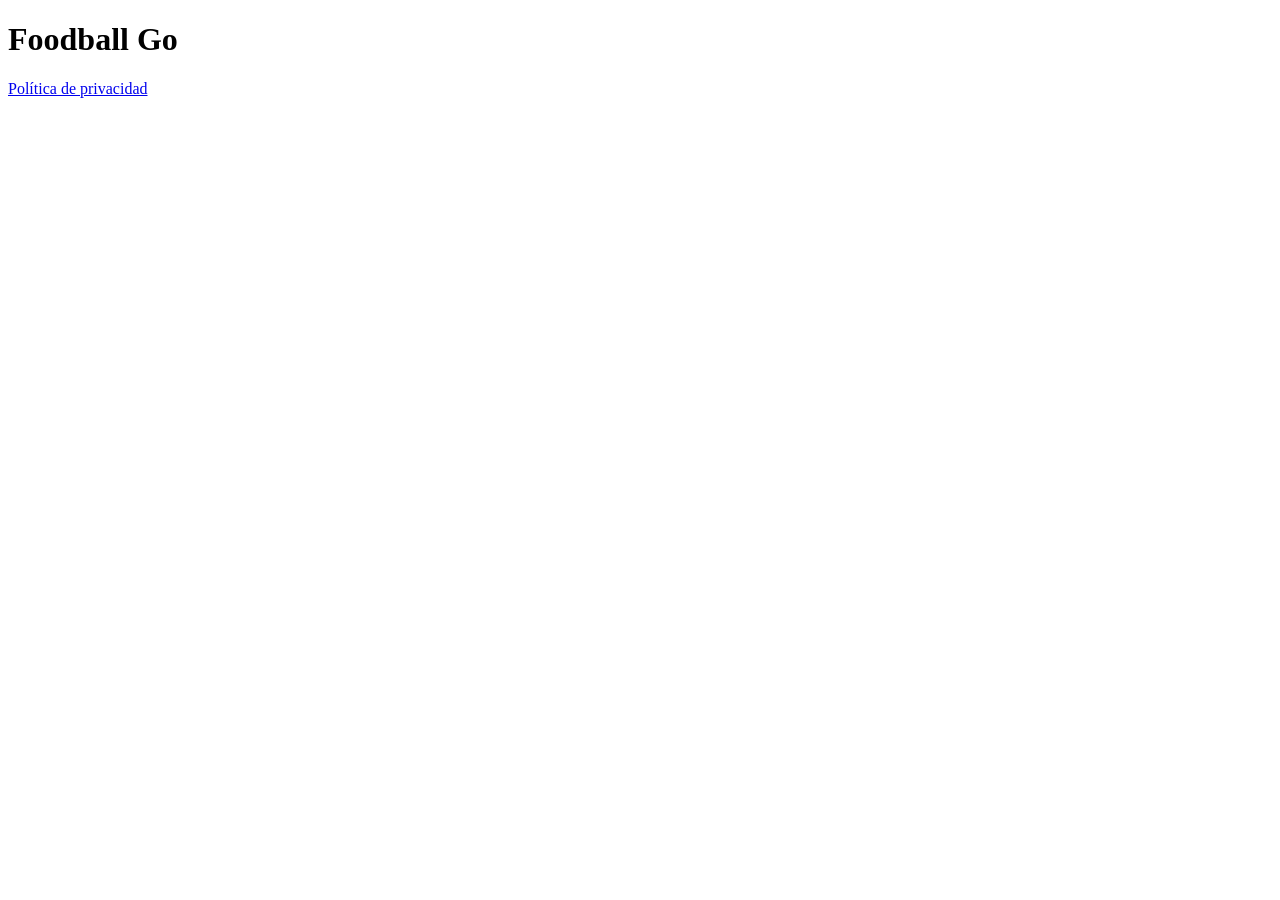
==== index.html @ e5cdd39a "feat: publish privacy policy on GitHub Pages" ====
<!doctype html>
<html lang="es">
<head>
  <meta charset="utf-8">
  <meta name="viewport" content="width=device-width, initial-scale=1">
  <title>Foodball Go</title>
</head>
<body>
  <main>
    <h1>Foodball Go</h1>
    <p><a href="privacy-policy/">Política de privacidad</a></p>
  </main>
</body>
</html>
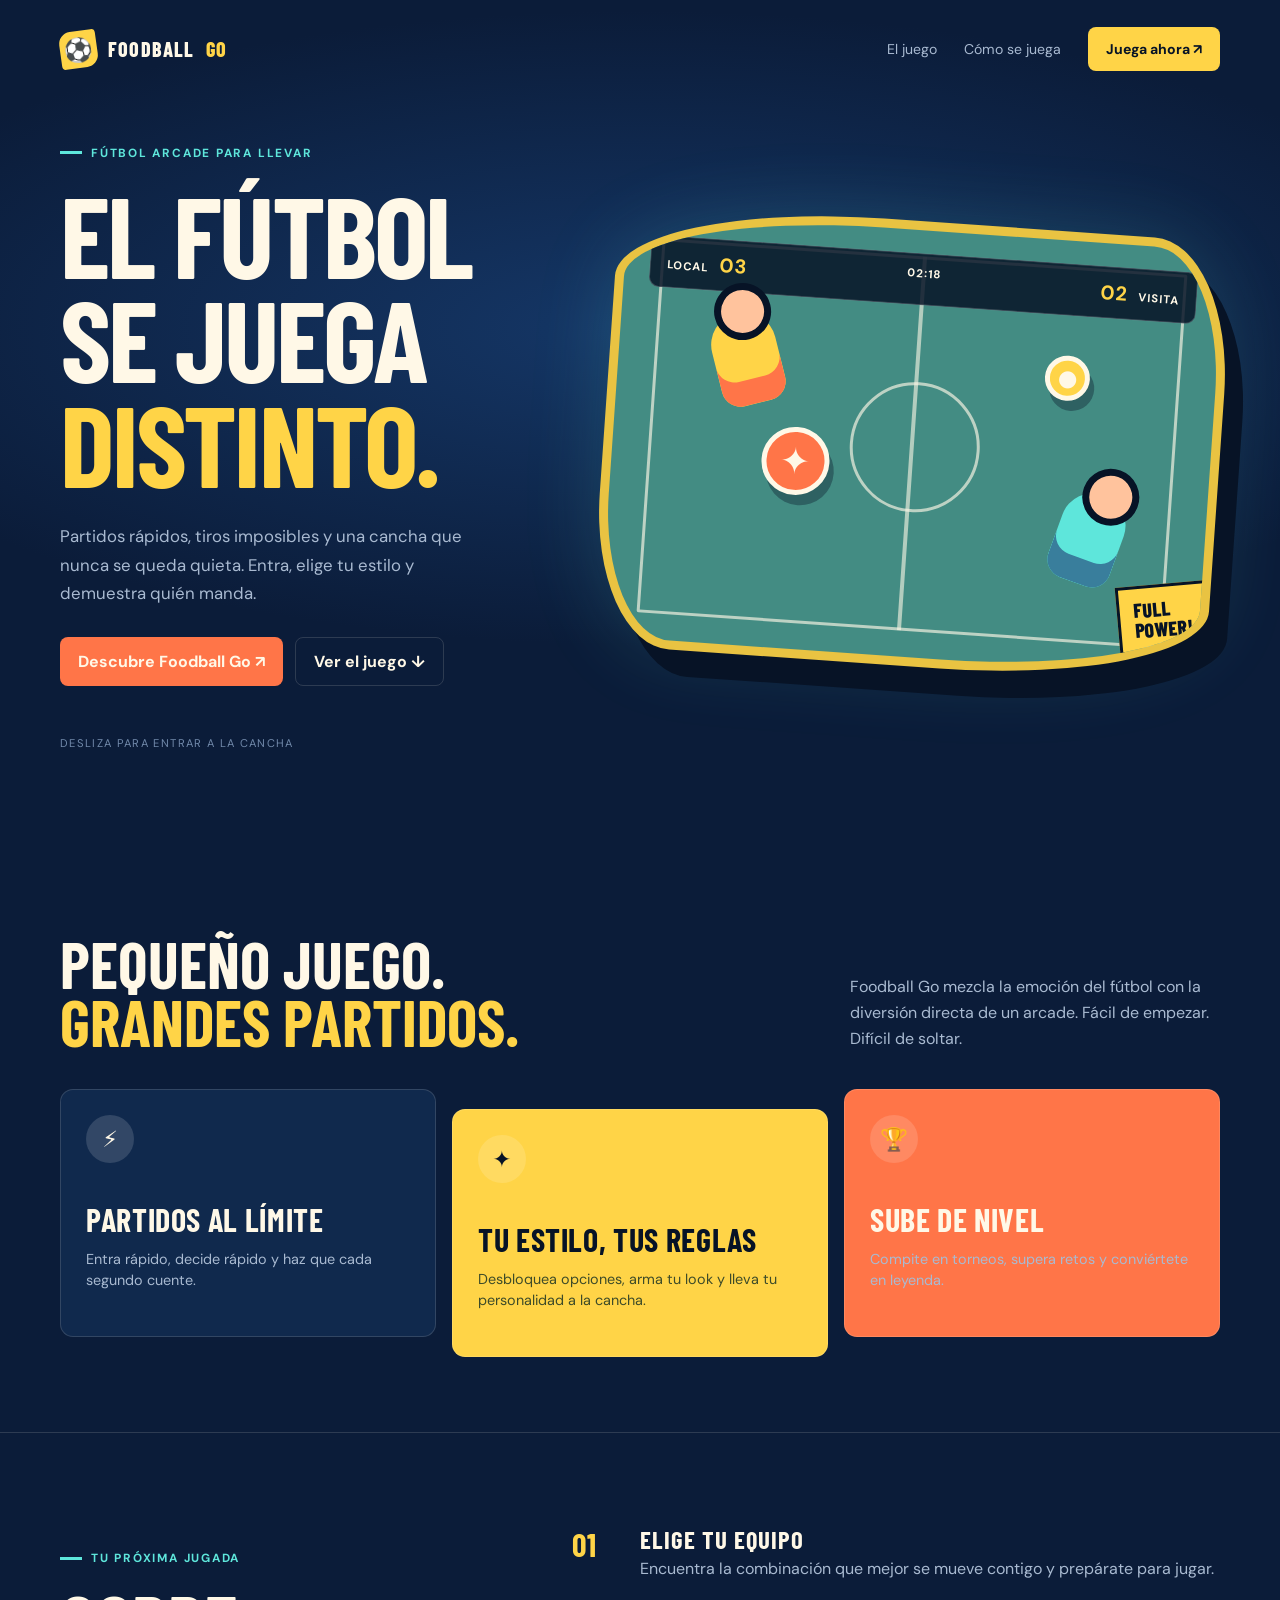
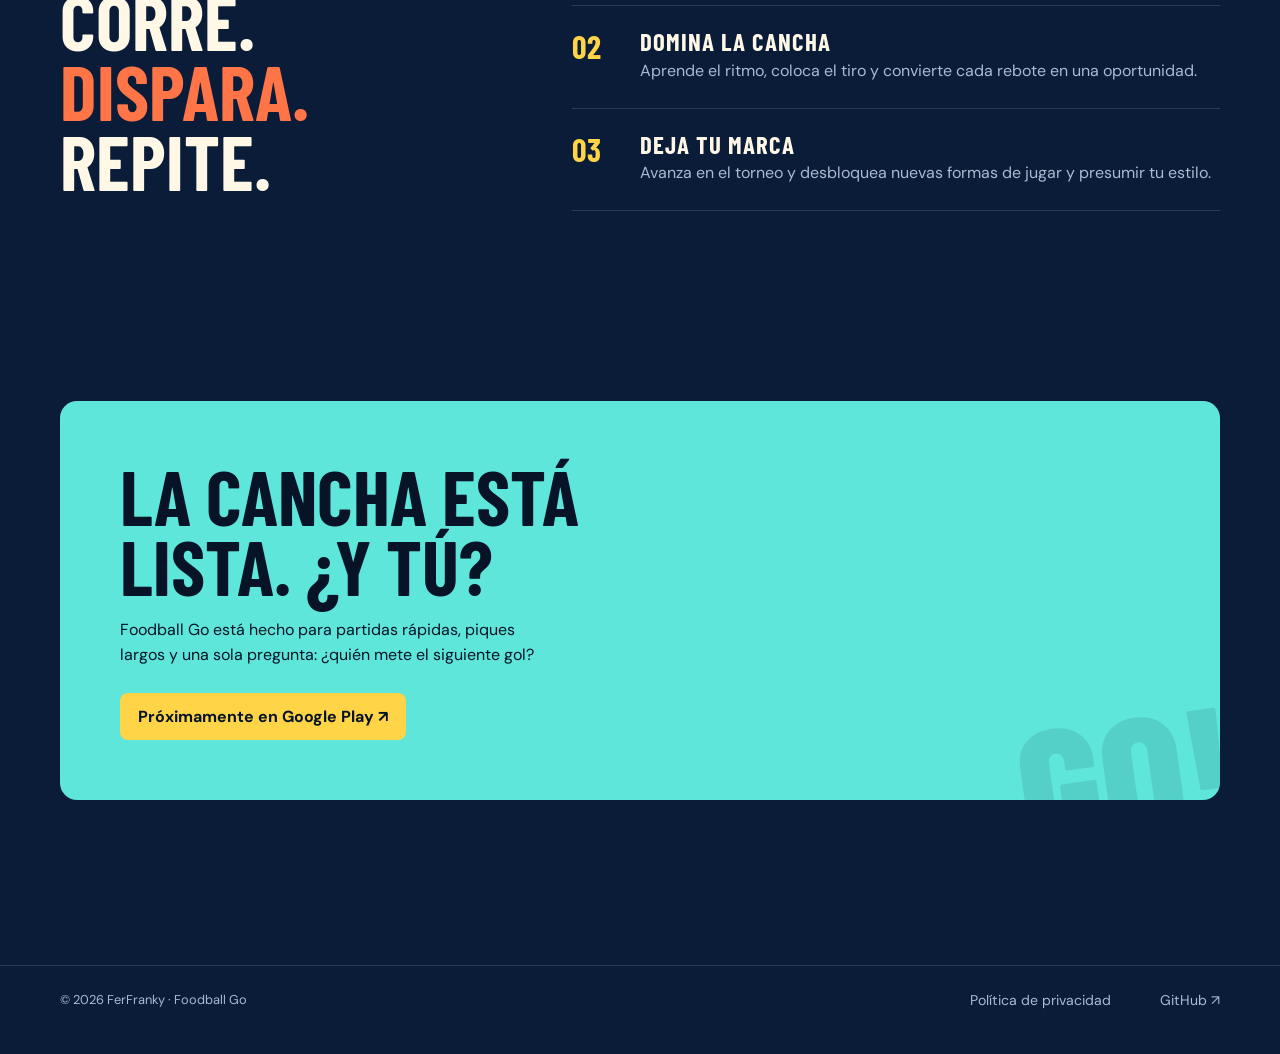
==== commit de148547: "Redesign Foodball Go site" ====
--- a/index.html
+++ b/index.html
@@ -3,12 +3,24 @@
 <head>
   <meta charset="utf-8">
   <meta name="viewport" content="width=device-width, initial-scale=1">
-  <title>Foodball Go</title>
+  <meta name="description" content="Foodball Go: fútbol arcade, torneos y estilo propio en tu bolsillo.">
+  <title>Foodball Go — El fútbol se juega distinto</title>
+  <link rel="stylesheet" href="styles.css">
 </head>
 <body>
+  <header class="shell topbar">
+    <a class="brand" href="./"><span class="brand-mark">⚽</span> Foodball <span>Go</span></a>
+    <nav aria-label="Navegación principal"><a href="#juego">El juego</a><a href="#modo">Cómo se juega</a><a class="nav-cta" href="#descarga">Juega ahora ↗</a></nav>
+  </header>
   <main>
-    <h1>Foodball Go</h1>
-    <p><a href="privacy-policy/">Política de privacidad</a></p>
+    <section class="hero"><div class="shell hero-grid">
+      <div class="hero-copy"><p class="eyebrow">Fútbol arcade para llevar</p><h1>El fútbol se juega <em>distinto.</em></h1><p>Partidos rápidos, tiros imposibles y una cancha que nunca se queda quieta. Entra, elige tu estilo y demuestra quién manda.</p><div class="hero-actions"><a class="button orange" href="#descarga">Descubre Foodball Go ↗</a><a class="button ghost" href="#juego">Ver el juego ↓</a></div><span class="scroll-note">Desliza para entrar a la cancha</span></div>
+      <div class="arena" aria-label="Ilustración de una cancha de Foodball Go"><div class="scoreboard"><span>LOCAL <strong>03</strong></span><span>02:18</span><span><strong>02</strong> VISITA</span></div><div class="player a"></div><div class="player b"></div><div class="ball one">✦</div><div class="ball two">●</div><div class="sticker">FULL<br>POWER!</div></div>
+    </div></section>
+    <section id="juego"><div class="shell"><div class="section-head"><h2>Pequeño juego.<br><span style="color:var(--yellow)">Grandes partidos.</span></h2><p>Foodball Go mezcla la emoción del fútbol con la diversión directa de un arcade. Fácil de empezar. Difícil de soltar.</p></div><div class="feature-grid"><article class="feature"><div class="feature-icon">⚡</div><h3>Partidos al límite</h3><p>Entra rápido, decide rápido y haz que cada segundo cuente.</p></article><article class="feature"><div class="feature-icon">✦</div><h3>Tu estilo, tus reglas</h3><p>Desbloquea opciones, arma tu look y lleva tu personalidad a la cancha.</p></article><article class="feature"><div class="feature-icon">🏆</div><h3>Sube de nivel</h3><p>Compite en torneos, supera retos y conviértete en leyenda.</p></article></div></div></section>
+    <section id="modo" class="journey"><div class="shell journey-layout"><div><p class="eyebrow">Tu próxima jugada</p><h2>Corre.<br><span>Dispara.</span><br>Repite.</h2></div><div class="steps"><div class="step"><div class="step-num">01</div><div><h3>Elige tu equipo</h3><p>Encuentra la combinación que mejor se mueve contigo y prepárate para jugar.</p></div></div><div class="step"><div class="step-num">02</div><div><h3>Domina la cancha</h3><p>Aprende el ritmo, coloca el tiro y convierte cada rebote en una oportunidad.</p></div></div><div class="step"><div class="step-num">03</div><div><h3>Deja tu marca</h3><p>Avanza en el torneo y desbloquea nuevas formas de jugar y presumir tu estilo.</p></div></div></div></div></section>
+    <section id="descarga"><div class="shell"><div class="cta"><h2>La cancha está lista. ¿Y tú?</h2><p>Foodball Go está hecho para partidas rápidas, piques largos y una sola pregunta: ¿quién mete el siguiente gol?</p><a class="button" href="#" onclick="return false">Próximamente en Google Play ↗</a></div></div></section>
   </main>
+  <footer class="footer"><div class="shell footer-inner"><span>© 2026 FerFranky · Foodball Go</span><nav><a href="privacy-policy/">Política de privacidad</a><a href="https://github.com/FerFranky/foodball-go-site">GitHub ↗</a></nav></div></footer>
 </body>
 </html>
--- a/styles.css
+++ b/styles.css
@@ -0,0 +1,111 @@
+@import url('https://fonts.googleapis.com/css2?family=Barlow+Condensed:wght@600;700;800&family=DM+Sans:wght@400;500;700&display=swap');
+
+:root {
+  --ink: #071326;
+  --night: #0b1c39;
+  --panel: #10294d;
+  --panel-light: #17385f;
+  --cream: #fff8e7;
+  --muted: #a9bad1;
+  --yellow: #ffd447;
+  --orange: #ff7548;
+  --cyan: #5ee6db;
+  --line: rgba(255, 248, 231, .14);
+  font-family: 'DM Sans', system-ui, sans-serif;
+  color: var(--cream);
+  background: var(--night);
+  font-synthesis: none;
+}
+
+* { box-sizing: border-box; }
+html { scroll-behavior: smooth; }
+body { margin: 0; background: var(--night); overflow-x: hidden; }
+a { color: inherit; text-decoration: none; }
+.shell { width: min(1160px, calc(100% - 40px)); margin: 0 auto; }
+.topbar { position: relative; z-index: 2; display: flex; align-items: center; justify-content: space-between; padding: 27px 0; }
+.brand { display: inline-flex; align-items: center; gap: 11px; font: 800 1.25rem/1 'Barlow Condensed', sans-serif; letter-spacing: .06em; text-transform: uppercase; }
+.brand-mark { display: grid; place-items: center; width: 37px; height: 37px; border-radius: 12px 4px 12px 4px; color: var(--ink); background: var(--yellow); transform: rotate(-8deg); font-size: 1.45rem; }
+.brand span { color: var(--yellow); }
+nav { display: flex; align-items: center; gap: 27px; color: var(--muted); font-size: .88rem; }
+nav a:hover, .footer a:hover { color: var(--cream); }
+.nav-cta, .button { display: inline-flex; align-items: center; justify-content: center; gap: 9px; border: 0; border-radius: 8px; background: var(--yellow); color: var(--ink); padding: 13px 18px; font-weight: 700; cursor: pointer; transition: transform .2s, box-shadow .2s; }
+.nav-cta:hover, .button:hover { transform: translateY(-3px); box-shadow: 0 10px 25px rgba(255, 212, 71, .2); }
+.hero { position: relative; min-height: 680px; display: grid; align-items: center; padding: 40px 0 90px; }
+.hero:before { content: ''; position: absolute; inset: -100px -20vw auto; height: 660px; background: radial-gradient(ellipse, #153767 0%, transparent 68%); pointer-events: none; }
+.hero-grid { position: relative; display: grid; grid-template-columns: .9fr 1.1fr; gap: 40px; align-items: center; }
+.eyebrow { display: inline-flex; align-items: center; gap: 9px; margin: 0 0 20px; color: var(--cyan); font-size: .74rem; font-weight: 700; letter-spacing: .15em; text-transform: uppercase; }
+.eyebrow:before { content: ''; width: 22px; height: 3px; background: var(--cyan); }
+h1, h2, h3 { font-family: 'Barlow Condensed', Impact, sans-serif; line-height: .91; text-transform: uppercase; margin: 0; }
+h1 { max-width: 520px; font-size: clamp(4.6rem, 9vw, 8.5rem); letter-spacing: -.025em; }
+h1 em { color: var(--yellow); font-style: normal; }
+.hero-copy > p:not(.eyebrow) { max-width: 440px; color: var(--muted); font-size: 1.05rem; line-height: 1.7; margin: 27px 0 29px; }
+.button.orange { background: var(--orange); color: var(--cream); }
+.button.ghost { background: transparent; color: var(--cream); border: 1px solid var(--line); }
+.hero-actions { display: flex; flex-wrap: wrap; gap: 12px; }
+.scroll-note { display: block; margin-top: 50px; color: #7189aa; font-size: .7rem; letter-spacing: .12em; text-transform: uppercase; }
+.arena { position: relative; min-height: 445px; border: 9px solid #e9c342; border-radius: 43% 13% 43% 13% / 17% 34% 17% 34%; background: #438c83; transform: rotate(4deg); box-shadow: 20px 26px 0 #071326, 0 0 80px rgba(94,230,219,.16); overflow: hidden; }
+.arena:before { content: ''; position: absolute; inset: 6%; border: 3px solid rgba(255,248,231,.65); border-radius: 2px; background: linear-gradient(90deg, transparent 49.6%, rgba(255,248,231,.6) 49.6%, rgba(255,248,231,.6) 50.4%, transparent 50.4%); }
+.arena:after { content: ''; position: absolute; width: 124px; height: 124px; left: calc(50% - 62px); top: calc(50% - 62px); border: 3px solid rgba(255,248,231,.65); border-radius: 50%; }
+.scoreboard { position: absolute; z-index: 1; top: 23px; left: 25px; right: 25px; display: flex; justify-content: space-between; padding: 12px 16px; border: 1px solid rgba(255,255,255,.2); border-radius: 10px; background: rgba(7,19,38,.84); font-size: .71rem; font-weight: 700; letter-spacing: .09em; }
+.scoreboard strong { color: var(--yellow); font-size: 1.25rem; margin: 0 7px; }
+.ball { position: absolute; z-index: 1; display: grid; place-items: center; width: 68px; height: 68px; border: 5px solid var(--cream); border-radius: 50%; background: var(--orange); color: var(--cream); font-size: 2.3rem; box-shadow: 5px 10px 0 rgba(7,19,38,.35); }
+.ball.one { left: 25%; top: 48%; animation: bob 3s ease-in-out infinite; }
+.ball.two { right: 21%; top: 27%; width: 45px; height: 45px; font-size: 1.4rem; background: var(--yellow); animation: bob 3s 1s ease-in-out infinite; }
+.player { position: absolute; z-index: 1; width: 65px; height: 92px; border-radius: 32px 32px 19px 19px; background: var(--yellow); box-shadow: inset 0 -25px var(--orange); }
+.player:before { content: ''; position: absolute; width: 43px; height: 43px; left: 11px; top: -29px; border-radius: 50%; background: #ffc39d; border: 7px solid var(--ink); }
+.player.a { left: 16%; top: 22%; transform: rotate(-18deg); }
+.player.b { right: 14%; bottom: 20%; background: var(--cyan); box-shadow: inset 0 -25px #397e9c; transform: rotate(16deg); }
+.sticker { position: absolute; z-index: 1; right: -10px; bottom: 23px; padding: 11px 14px; border: 3px solid var(--ink); background: var(--yellow); color: var(--ink); font: 800 1.25rem/1 'Barlow Condensed'; transform: rotate(-9deg); }
+section { padding: 95px 0; }
+.section-head { display: flex; align-items: end; justify-content: space-between; gap: 30px; margin-bottom: 38px; }
+.section-head h2 { font-size: clamp(2.9rem, 5vw, 5rem); }
+.section-head p { max-width: 370px; color: var(--muted); line-height: 1.6; margin: 0; }
+.feature-grid { display: grid; grid-template-columns: repeat(3, 1fr); gap: 16px; }
+.feature { min-height: 248px; padding: 25px; border: 1px solid var(--line); border-radius: 13px; background: var(--panel); }
+.feature:nth-child(2) { background: var(--yellow); color: var(--ink); transform: translateY(20px); }
+.feature:nth-child(3) { background: var(--orange); }
+.feature-icon { display: grid; place-items: center; width: 48px; height: 48px; margin-bottom: 42px; border-radius: 50%; background: rgba(255,255,255,.14); font-size: 1.4rem; }
+.feature h3 { font-size: 2rem; letter-spacing: .02em; }
+.feature p { color: var(--muted); font-size: .9rem; line-height: 1.5; margin-bottom: 0; }
+.feature:nth-child(2) p { color: #3d4b29; }
+.journey { border-top: 1px solid var(--line); }
+.journey-layout { display: grid; grid-template-columns: .8fr 1.2fr; gap: 80px; align-items: center; }
+.journey h2 { font-size: clamp(3.4rem, 6vw, 5.8rem); }
+.journey h2 span { color: var(--orange); }
+.steps { display: grid; gap: 24px; }
+.step { display: grid; grid-template-columns: 50px 1fr; gap: 18px; align-items: start; padding-bottom: 24px; border-bottom: 1px solid var(--line); }
+.step-num { color: var(--yellow); font: 700 2rem/1 'Barlow Condensed'; }
+.step h3 { font-size: 1.55rem; letter-spacing: .04em; }
+.step p { color: var(--muted); line-height: 1.55; margin: 6px 0 0; }
+.cta { margin-bottom: 70px; padding: 60px; border-radius: 17px; background: var(--cyan); color: var(--ink); overflow: hidden; position: relative; }
+.cta:after { content: 'GO!'; position: absolute; right: -15px; bottom: -45px; color: rgba(7,19,38,.1); font: 800 11rem/.8 'Barlow Condensed'; transform: rotate(-8deg); }
+.cta h2 { position: relative; z-index: 1; max-width: 580px; font-size: clamp(3rem, 6vw, 5.8rem); }
+.cta p { position: relative; z-index: 1; max-width: 430px; margin: 17px 0 25px; line-height: 1.55; }
+.footer { padding: 25px 0 45px; border-top: 1px solid var(--line); color: var(--muted); font-size: .8rem; }
+.footer-inner { display: flex; justify-content: space-between; gap: 20px; }
+.footer a { margin-left: 22px; }
+.privacy-page { min-height: 100vh; background: radial-gradient(circle at top right, #173b65, var(--night) 50%); }
+.privacy-main { padding: 55px 0 80px; max-width: 900px; }
+.privacy-main h1 { max-width: 800px; font-size: clamp(3.4rem, 7vw, 6.4rem); }
+.updated { color: var(--cyan); margin: 18px 0 45px; }
+.privacy-section { padding: 25px 28px; margin: 15px 0; border: 1px solid var(--line); border-radius: 14px; background: rgba(16,41,77,.8); }
+.privacy-section h2 { color: var(--yellow); font-size: 2rem; }
+.privacy-section p, .privacy-section li { color: #ced9e7; line-height: 1.7; }
+.privacy-section a { color: var(--cyan); text-decoration: underline; text-underline-offset: 3px; }
+@keyframes bob { 0%,100% { transform: translateY(0); } 50% { transform: translateY(-15px); } }
+@media (max-width: 780px) {
+  .shell { width: min(100% - 28px, 600px); }
+  nav a:not(.nav-cta) { display: none; }
+  .hero { min-height: auto; padding: 45px 0 75px; }
+  .hero-grid, .journey-layout { grid-template-columns: 1fr; gap: 55px; }
+  .arena { min-height: 350px; }
+  .feature-grid { grid-template-columns: 1fr; }
+  .feature:nth-child(2) { transform: none; }
+  .section-head { display: block; }
+  .section-head p { margin-top: 17px; }
+  section { padding: 70px 0; }
+  .cta { padding: 35px 25px; }
+  .footer-inner { display: block; }
+  .footer nav { display: block; margin-top: 18px; }
+  .footer a { margin: 0 18px 0 0; }
+}
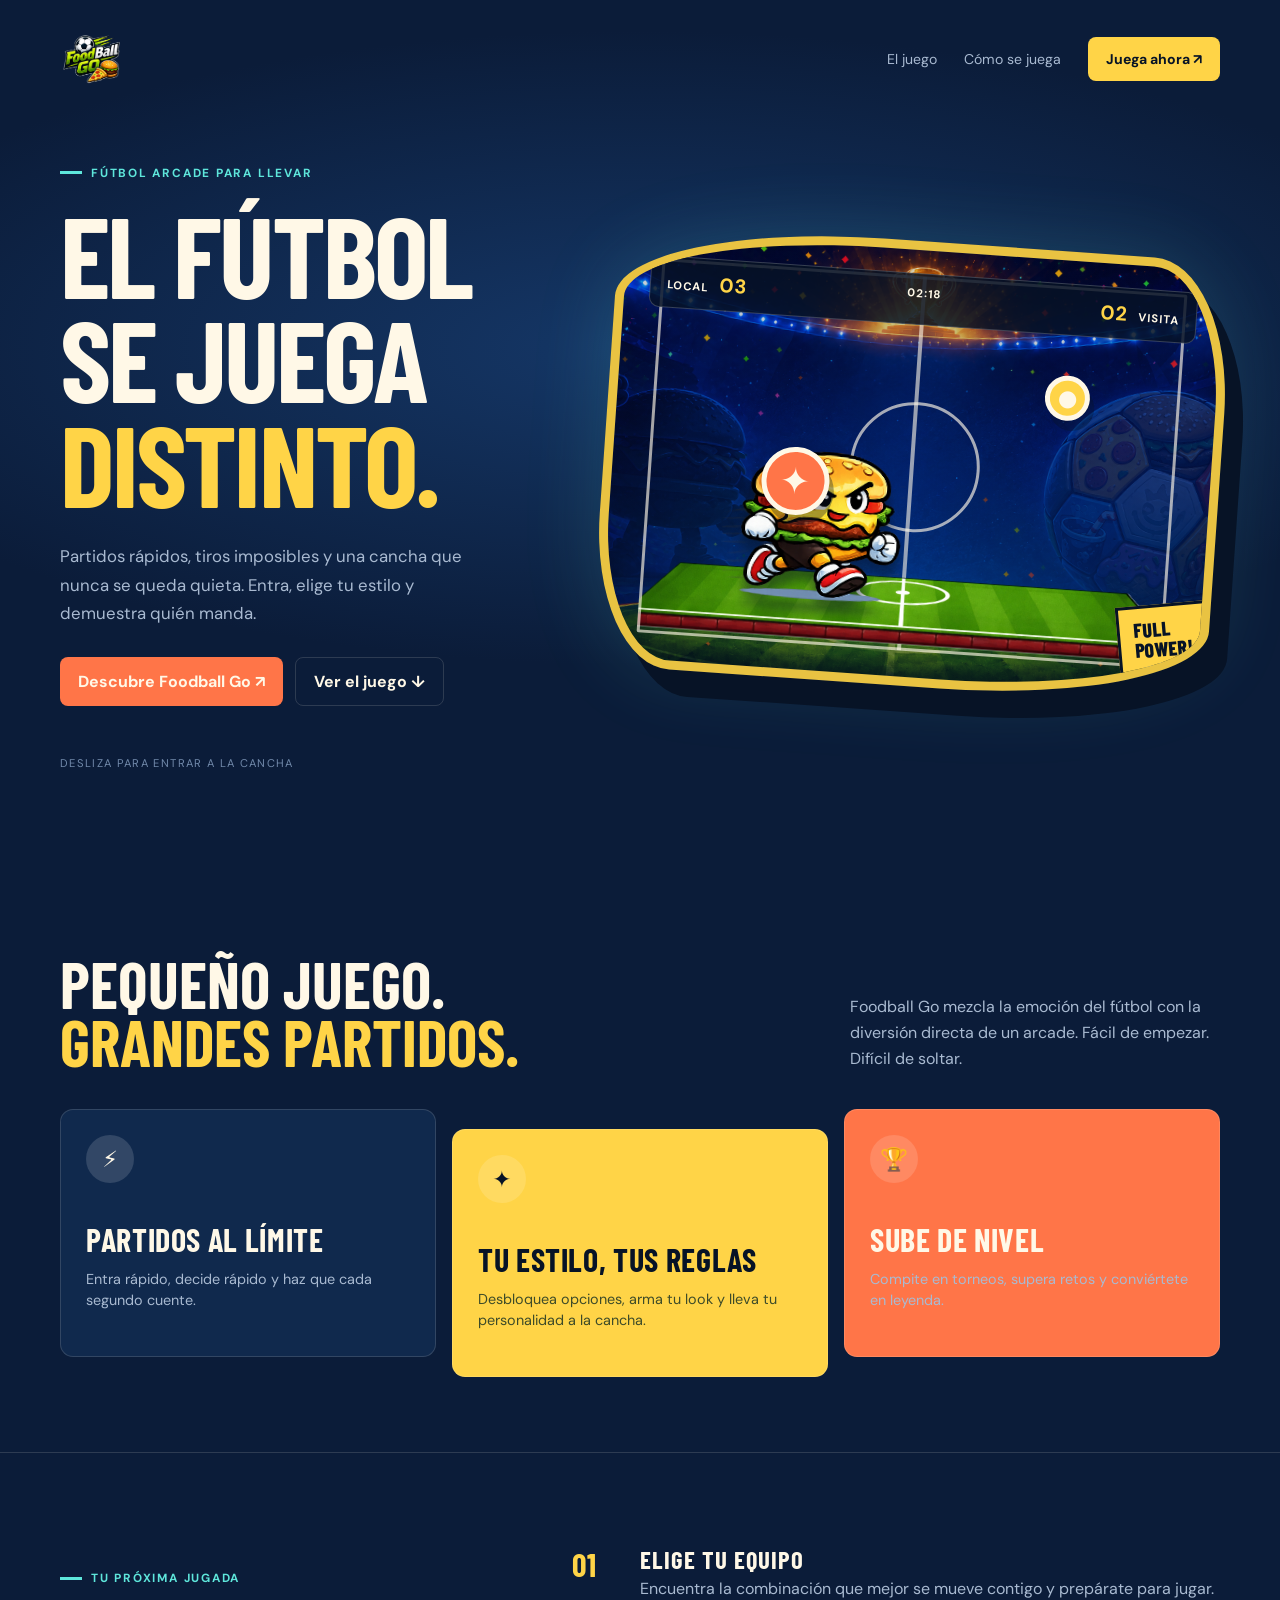
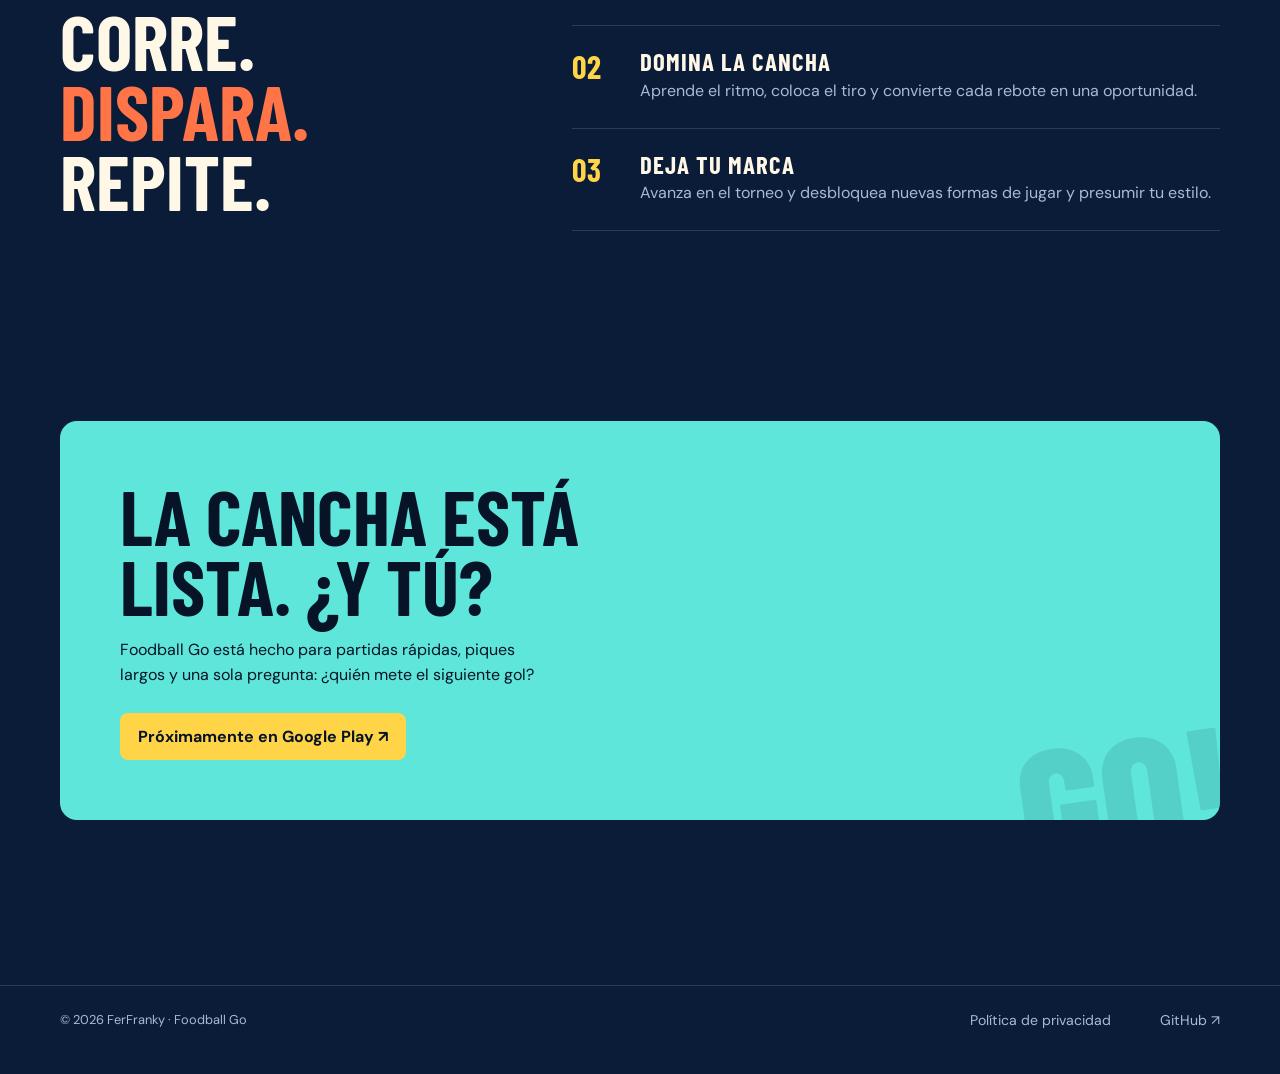
==== commit 3364685b: "Use game art and animate hero character" ====
--- a/index.html
+++ b/index.html
@@ -9,13 +9,13 @@
 </head>
 <body>
   <header class="shell topbar">
-    <a class="brand" href="./"><span class="brand-mark">⚽</span> Foodball <span>Go</span></a>
+    <a class="brand" href="./"><img class="site-logo" src="assets/logo.png" alt="Foodball Go"></a>
     <nav aria-label="Navegación principal"><a href="#juego">El juego</a><a href="#modo">Cómo se juega</a><a class="nav-cta" href="#descarga">Juega ahora ↗</a></nav>
   </header>
   <main>
     <section class="hero"><div class="shell hero-grid">
       <div class="hero-copy"><p class="eyebrow">Fútbol arcade para llevar</p><h1>El fútbol se juega <em>distinto.</em></h1><p>Partidos rápidos, tiros imposibles y una cancha que nunca se queda quieta. Entra, elige tu estilo y demuestra quién manda.</p><div class="hero-actions"><a class="button orange" href="#descarga">Descubre Foodball Go ↗</a><a class="button ghost" href="#juego">Ver el juego ↓</a></div><span class="scroll-note">Desliza para entrar a la cancha</span></div>
-      <div class="arena" aria-label="Ilustración de una cancha de Foodball Go"><div class="scoreboard"><span>LOCAL <strong>03</strong></span><span>02:18</span><span><strong>02</strong> VISITA</span></div><div class="player a"></div><div class="player b"></div><div class="ball one">✦</div><div class="ball two">●</div><div class="sticker">FULL<br>POWER!</div></div>
+      <div class="arena" aria-label="Hamburguesa corriendo en la cancha de Foodball Go"><div class="scoreboard"><span>LOCAL <strong>03</strong></span><span>02:18</span><span><strong>02</strong> VISITA</span></div><div class="runner"><img class="frame one" src="assets/burger_run_1.png" alt=""><img class="frame two" src="assets/burger_run_2.png" alt=""></div><div class="ball one">✦</div><div class="ball two">●</div><div class="sticker">FULL<br>POWER!</div></div>
     </div></section>
     <section id="juego"><div class="shell"><div class="section-head"><h2>Pequeño juego.<br><span style="color:var(--yellow)">Grandes partidos.</span></h2><p>Foodball Go mezcla la emoción del fútbol con la diversión directa de un arcade. Fácil de empezar. Difícil de soltar.</p></div><div class="feature-grid"><article class="feature"><div class="feature-icon">⚡</div><h3>Partidos al límite</h3><p>Entra rápido, decide rápido y haz que cada segundo cuente.</p></article><article class="feature"><div class="feature-icon">✦</div><h3>Tu estilo, tus reglas</h3><p>Desbloquea opciones, arma tu look y lleva tu personalidad a la cancha.</p></article><article class="feature"><div class="feature-icon">🏆</div><h3>Sube de nivel</h3><p>Compite en torneos, supera retos y conviértete en leyenda.</p></article></div></div></section>
     <section id="modo" class="journey"><div class="shell journey-layout"><div><p class="eyebrow">Tu próxima jugada</p><h2>Corre.<br><span>Dispara.</span><br>Repite.</h2></div><div class="steps"><div class="step"><div class="step-num">01</div><div><h3>Elige tu equipo</h3><p>Encuentra la combinación que mejor se mueve contigo y prepárate para jugar.</p></div></div><div class="step"><div class="step-num">02</div><div><h3>Domina la cancha</h3><p>Aprende el ritmo, coloca el tiro y convierte cada rebote en una oportunidad.</p></div></div><div class="step"><div class="step-num">03</div><div><h3>Deja tu marca</h3><p>Avanza en el torneo y desbloquea nuevas formas de jugar y presumir tu estilo.</p></div></div></div></div></section>
--- a/styles.css
+++ b/styles.css
@@ -24,6 +24,7 @@
 .shell { width: min(1160px, calc(100% - 40px)); margin: 0 auto; }
 .topbar { position: relative; z-index: 2; display: flex; align-items: center; justify-content: space-between; padding: 27px 0; }
 .brand { display: inline-flex; align-items: center; gap: 11px; font: 800 1.25rem/1 'Barlow Condensed', sans-serif; letter-spacing: .06em; text-transform: uppercase; }
+.site-logo { display: block; width: 154px; height: auto; max-height: 64px; object-fit: contain; object-position: left center; }
 .brand-mark { display: grid; place-items: center; width: 37px; height: 37px; border-radius: 12px 4px 12px 4px; color: var(--ink); background: var(--yellow); transform: rotate(-8deg); font-size: 1.45rem; }
 .brand span { color: var(--yellow); }
 nav { display: flex; align-items: center; gap: 27px; color: var(--muted); font-size: .88rem; }
@@ -43,18 +44,18 @@
 .button.ghost { background: transparent; color: var(--cream); border: 1px solid var(--line); }
 .hero-actions { display: flex; flex-wrap: wrap; gap: 12px; }
 .scroll-note { display: block; margin-top: 50px; color: #7189aa; font-size: .7rem; letter-spacing: .12em; text-transform: uppercase; }
-.arena { position: relative; min-height: 445px; border: 9px solid #e9c342; border-radius: 43% 13% 43% 13% / 17% 34% 17% 34%; background: #438c83; transform: rotate(4deg); box-shadow: 20px 26px 0 #071326, 0 0 80px rgba(94,230,219,.16); overflow: hidden; }
-.arena:before { content: ''; position: absolute; inset: 6%; border: 3px solid rgba(255,248,231,.65); border-radius: 2px; background: linear-gradient(90deg, transparent 49.6%, rgba(255,248,231,.6) 49.6%, rgba(255,248,231,.6) 50.4%, transparent 50.4%); }
+.arena { position: relative; min-height: 445px; border: 9px solid #e9c342; border-radius: 43% 13% 43% 13% / 17% 34% 17% 34%; background: linear-gradient(180deg, rgba(5,20,52,.15), rgba(5,20,52,.5)), url('assets/menu_background.png') center / cover; transform: rotate(4deg); box-shadow: 20px 26px 0 #071326, 0 0 80px rgba(94,230,219,.16); overflow: hidden; }
+.arena:before { content: ''; position: absolute; inset: 6%; border: 3px solid rgba(255,248,231,.65); border-radius: 2px; background: url('assets/soccer_field.png') bottom center / 108% auto no-repeat, linear-gradient(90deg, transparent 49.6%, rgba(255,248,231,.6) 49.6%, rgba(255,248,231,.6) 50.4%, transparent 50.4%); }
 .arena:after { content: ''; position: absolute; width: 124px; height: 124px; left: calc(50% - 62px); top: calc(50% - 62px); border: 3px solid rgba(255,248,231,.65); border-radius: 50%; }
 .scoreboard { position: absolute; z-index: 1; top: 23px; left: 25px; right: 25px; display: flex; justify-content: space-between; padding: 12px 16px; border: 1px solid rgba(255,255,255,.2); border-radius: 10px; background: rgba(7,19,38,.84); font-size: .71rem; font-weight: 700; letter-spacing: .09em; }
 .scoreboard strong { color: var(--yellow); font-size: 1.25rem; margin: 0 7px; }
 .ball { position: absolute; z-index: 1; display: grid; place-items: center; width: 68px; height: 68px; border: 5px solid var(--cream); border-radius: 50%; background: var(--orange); color: var(--cream); font-size: 2.3rem; box-shadow: 5px 10px 0 rgba(7,19,38,.35); }
 .ball.one { left: 25%; top: 48%; animation: bob 3s ease-in-out infinite; }
 .ball.two { right: 21%; top: 27%; width: 45px; height: 45px; font-size: 1.4rem; background: var(--yellow); animation: bob 3s 1s ease-in-out infinite; }
-.player { position: absolute; z-index: 1; width: 65px; height: 92px; border-radius: 32px 32px 19px 19px; background: var(--yellow); box-shadow: inset 0 -25px var(--orange); }
-.player:before { content: ''; position: absolute; width: 43px; height: 43px; left: 11px; top: -29px; border-radius: 50%; background: #ffc39d; border: 7px solid var(--ink); }
-.player.a { left: 16%; top: 22%; transform: rotate(-18deg); }
-.player.b { right: 14%; bottom: 20%; background: var(--cyan); box-shadow: inset 0 -25px #397e9c; transform: rotate(16deg); }
+.runner { position: absolute; z-index: 1; left: 19%; bottom: 13%; width: 180px; height: 180px; animation: runner-dash 3.8s ease-in-out infinite; filter: drop-shadow(0 12px 5px rgba(7,19,38,.45)); }
+.runner .frame { position: absolute; inset: 0; width: 100%; height: 100%; object-fit: contain; }
+.runner .frame.one { animation: frame-one .38s steps(1, end) infinite; }
+.runner .frame.two { opacity: 0; animation: frame-two .38s steps(1, end) infinite; }
 .sticker { position: absolute; z-index: 1; right: -10px; bottom: 23px; padding: 11px 14px; border: 3px solid var(--ink); background: var(--yellow); color: var(--ink); font: 800 1.25rem/1 'Barlow Condensed'; transform: rotate(-9deg); }
 section { padding: 95px 0; }
 .section-head { display: flex; align-items: end; justify-content: space-between; gap: 30px; margin-bottom: 38px; }
@@ -93,12 +94,19 @@
 .privacy-section p, .privacy-section li { color: #ced9e7; line-height: 1.7; }
 .privacy-section a { color: var(--cyan); text-decoration: underline; text-underline-offset: 3px; }
 @keyframes bob { 0%,100% { transform: translateY(0); } 50% { transform: translateY(-15px); } }
+@keyframes frame-one { 0%, 49% { opacity: 1; } 50%, 100% { opacity: 0; } }
+@keyframes frame-two { 0%, 49% { opacity: 0; } 50%, 100% { opacity: 1; } }
+@keyframes runner-dash { 0%, 100% { transform: translateX(0) translateY(0) scale(1); } 50% { transform: translateX(18px) translateY(-8px) scale(1.03); } }
+@media (prefers-reduced-motion: reduce) {
+  *, *:before, *:after { animation-duration: .001ms !important; animation-iteration-count: 1 !important; scroll-behavior: auto !important; }
+}
 @media (max-width: 780px) {
   .shell { width: min(100% - 28px, 600px); }
   nav a:not(.nav-cta) { display: none; }
   .hero { min-height: auto; padding: 45px 0 75px; }
   .hero-grid, .journey-layout { grid-template-columns: 1fr; gap: 55px; }
   .arena { min-height: 350px; }
+  .runner { width: 145px; height: 145px; left: 12%; bottom: 10%; }
   .feature-grid { grid-template-columns: 1fr; }
   .feature:nth-child(2) { transform: none; }
   .section-head { display: block; }
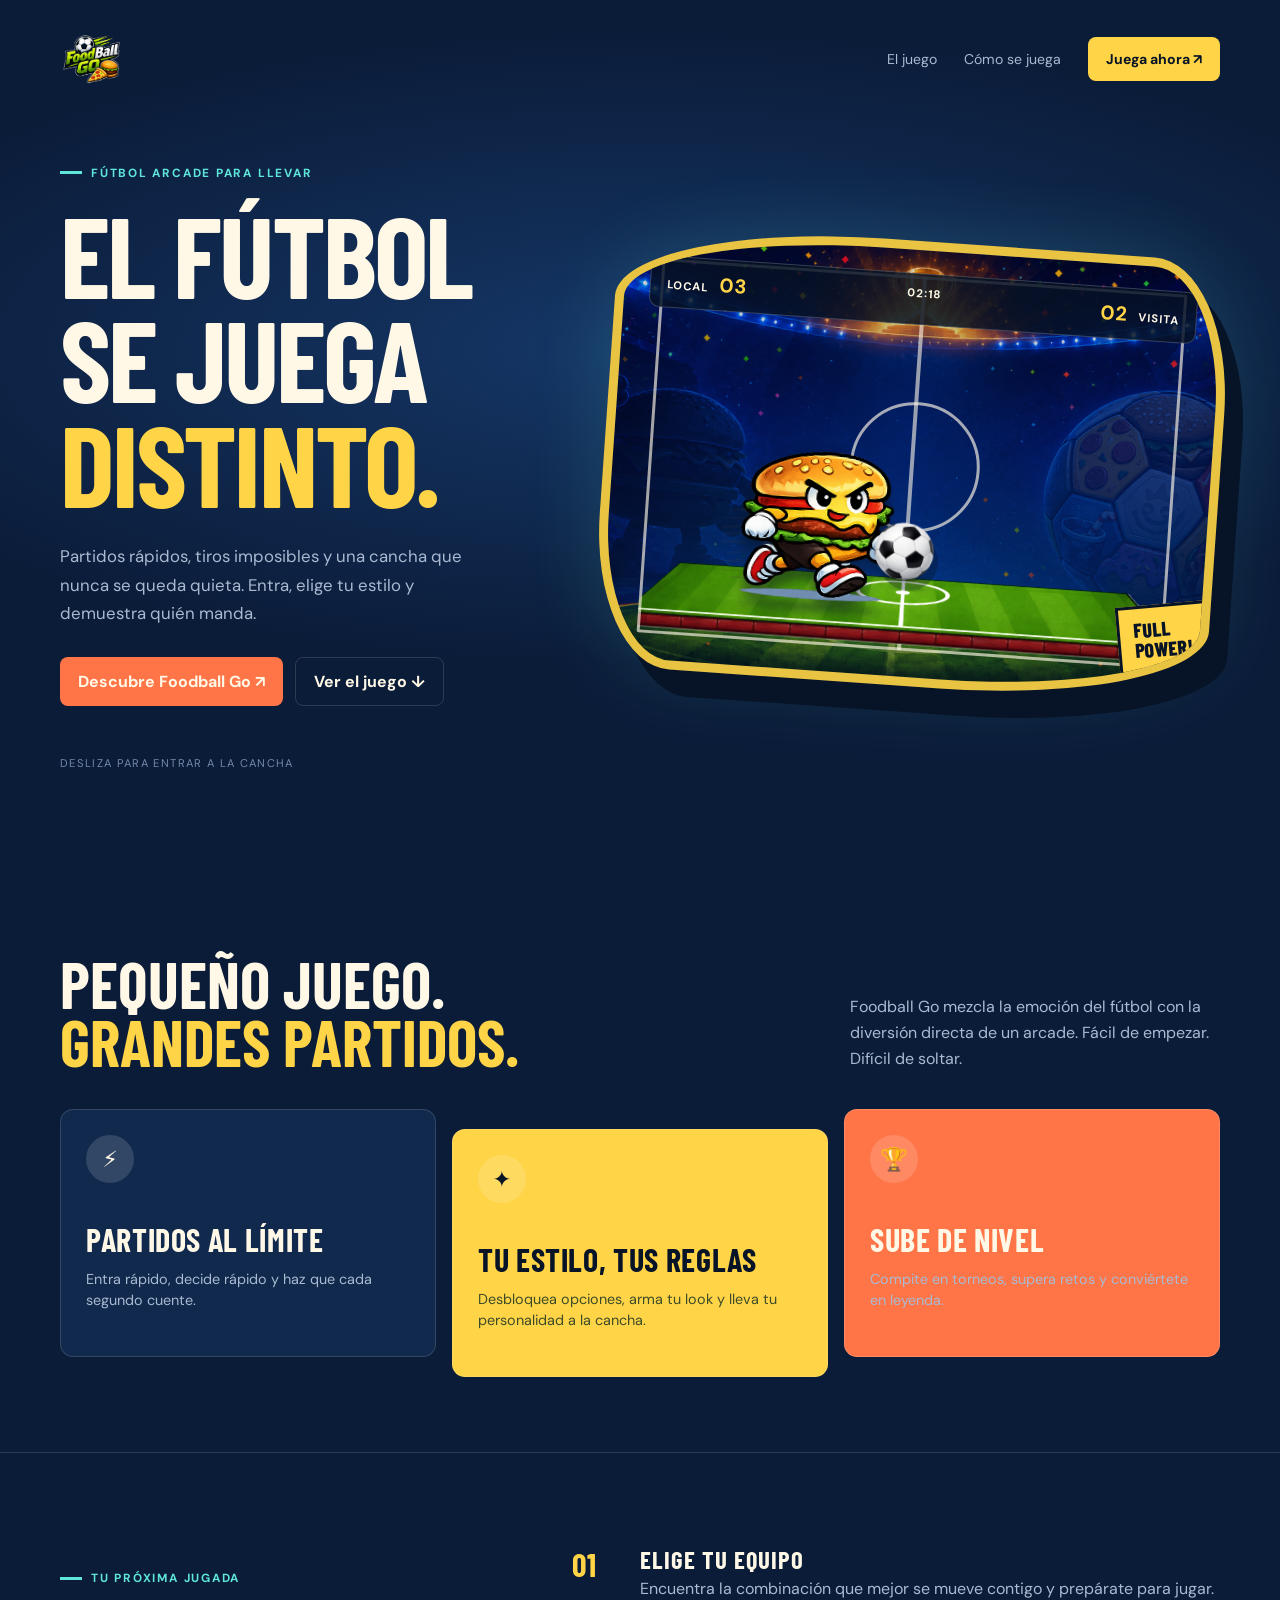
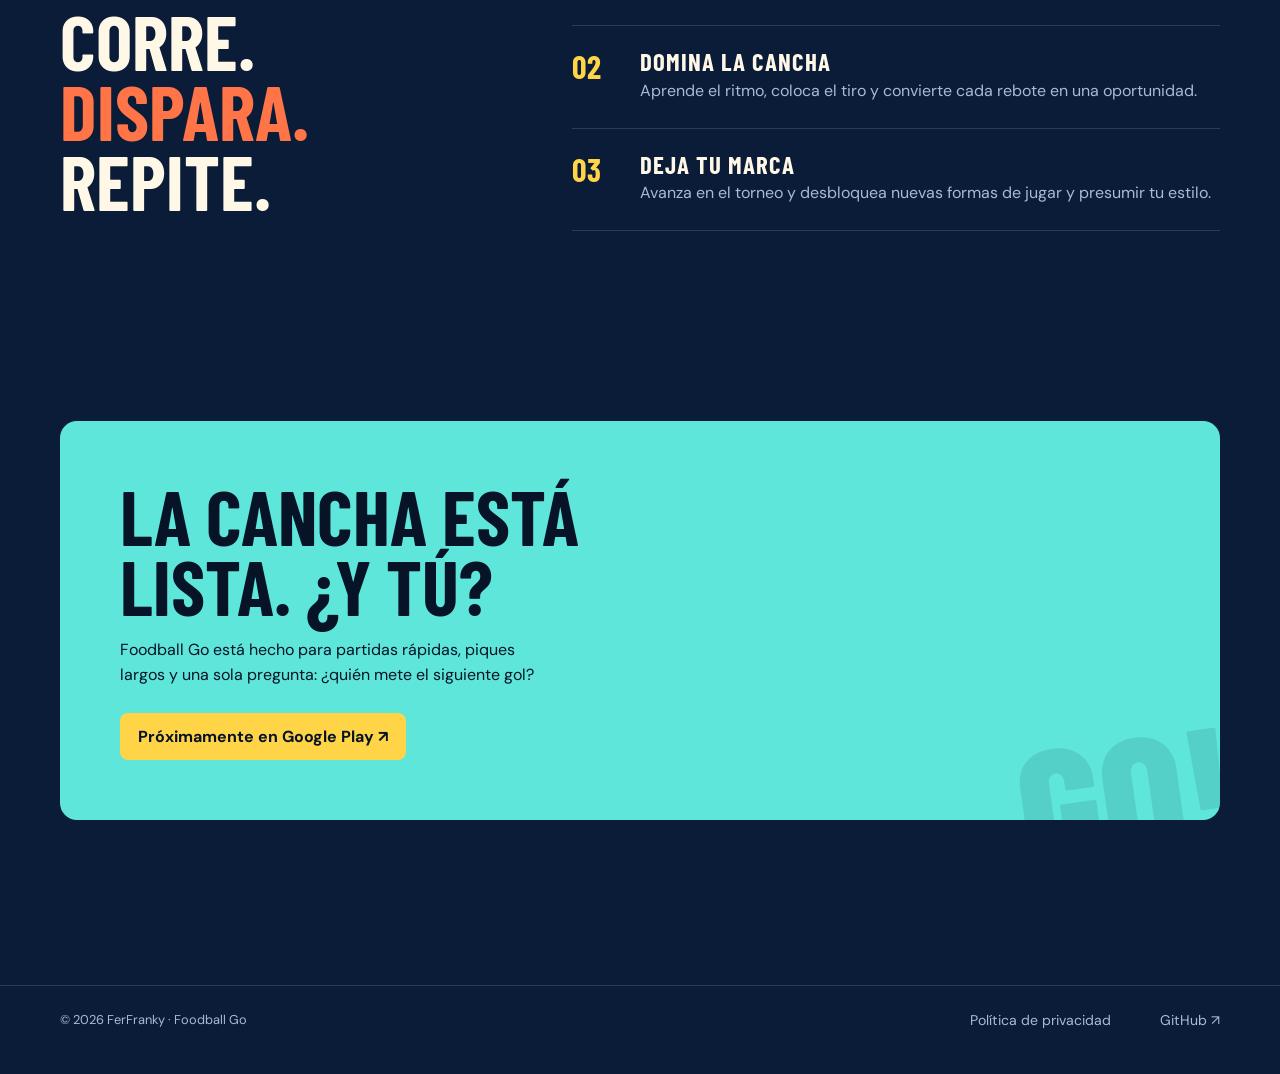
==== commit 00edcad5: "Use original soccer ball in hero" ====
--- a/index.html
+++ b/index.html
@@ -15,7 +15,7 @@
   <main>
     <section class="hero"><div class="shell hero-grid">
       <div class="hero-copy"><p class="eyebrow">Fútbol arcade para llevar</p><h1>El fútbol se juega <em>distinto.</em></h1><p>Partidos rápidos, tiros imposibles y una cancha que nunca se queda quieta. Entra, elige tu estilo y demuestra quién manda.</p><div class="hero-actions"><a class="button orange" href="#descarga">Descubre Foodball Go ↗</a><a class="button ghost" href="#juego">Ver el juego ↓</a></div><span class="scroll-note">Desliza para entrar a la cancha</span></div>
-      <div class="arena" aria-label="Hamburguesa corriendo en la cancha de Foodball Go"><div class="scoreboard"><span>LOCAL <strong>03</strong></span><span>02:18</span><span><strong>02</strong> VISITA</span></div><div class="runner"><img class="frame one" src="assets/burger_run_1.png" alt=""><img class="frame two" src="assets/burger_run_2.png" alt=""></div><div class="ball one">✦</div><div class="ball two">●</div><div class="sticker">FULL<br>POWER!</div></div>
+      <div class="arena" aria-label="Hamburguesa corriendo detrás de un balón en la cancha de Foodball Go"><div class="scoreboard"><span>LOCAL <strong>03</strong></span><span>02:18</span><span><strong>02</strong> VISITA</span></div><div class="runner"><img class="frame one" src="assets/burger_run_1.png" alt=""><img class="frame two" src="assets/burger_run_2.png" alt=""></div><img class="game-ball" src="assets/balon_default.png" alt="Balón de fútbol"/><div class="sticker">FULL<br>POWER!</div></div>
     </div></section>
     <section id="juego"><div class="shell"><div class="section-head"><h2>Pequeño juego.<br><span style="color:var(--yellow)">Grandes partidos.</span></h2><p>Foodball Go mezcla la emoción del fútbol con la diversión directa de un arcade. Fácil de empezar. Difícil de soltar.</p></div><div class="feature-grid"><article class="feature"><div class="feature-icon">⚡</div><h3>Partidos al límite</h3><p>Entra rápido, decide rápido y haz que cada segundo cuente.</p></article><article class="feature"><div class="feature-icon">✦</div><h3>Tu estilo, tus reglas</h3><p>Desbloquea opciones, arma tu look y lleva tu personalidad a la cancha.</p></article><article class="feature"><div class="feature-icon">🏆</div><h3>Sube de nivel</h3><p>Compite en torneos, supera retos y conviértete en leyenda.</p></article></div></div></section>
     <section id="modo" class="journey"><div class="shell journey-layout"><div><p class="eyebrow">Tu próxima jugada</p><h2>Corre.<br><span>Dispara.</span><br>Repite.</h2></div><div class="steps"><div class="step"><div class="step-num">01</div><div><h3>Elige tu equipo</h3><p>Encuentra la combinación que mejor se mueve contigo y prepárate para jugar.</p></div></div><div class="step"><div class="step-num">02</div><div><h3>Domina la cancha</h3><p>Aprende el ritmo, coloca el tiro y convierte cada rebote en una oportunidad.</p></div></div><div class="step"><div class="step-num">03</div><div><h3>Deja tu marca</h3><p>Avanza en el torneo y desbloquea nuevas formas de jugar y presumir tu estilo.</p></div></div></div></div></section>
--- a/styles.css
+++ b/styles.css
@@ -49,9 +49,7 @@
 .arena:after { content: ''; position: absolute; width: 124px; height: 124px; left: calc(50% - 62px); top: calc(50% - 62px); border: 3px solid rgba(255,248,231,.65); border-radius: 50%; }
 .scoreboard { position: absolute; z-index: 1; top: 23px; left: 25px; right: 25px; display: flex; justify-content: space-between; padding: 12px 16px; border: 1px solid rgba(255,255,255,.2); border-radius: 10px; background: rgba(7,19,38,.84); font-size: .71rem; font-weight: 700; letter-spacing: .09em; }
 .scoreboard strong { color: var(--yellow); font-size: 1.25rem; margin: 0 7px; }
-.ball { position: absolute; z-index: 1; display: grid; place-items: center; width: 68px; height: 68px; border: 5px solid var(--cream); border-radius: 50%; background: var(--orange); color: var(--cream); font-size: 2.3rem; box-shadow: 5px 10px 0 rgba(7,19,38,.35); }
-.ball.one { left: 25%; top: 48%; animation: bob 3s ease-in-out infinite; }
-.ball.two { right: 21%; top: 27%; width: 45px; height: 45px; font-size: 1.4rem; background: var(--yellow); animation: bob 3s 1s ease-in-out infinite; }
+.game-ball { position: absolute; z-index: 2; left: 42%; bottom: 18%; width: 92px; height: 92px; object-fit: contain; filter: drop-shadow(5px 10px 0 rgba(7,19,38,.35)); animation: ball-roll 2.8s ease-in-out infinite; }
 .runner { position: absolute; z-index: 1; left: 19%; bottom: 13%; width: 180px; height: 180px; animation: runner-dash 3.8s ease-in-out infinite; filter: drop-shadow(0 12px 5px rgba(7,19,38,.45)); }
 .runner .frame { position: absolute; inset: 0; width: 100%; height: 100%; object-fit: contain; }
 .runner .frame.one { animation: frame-one .38s steps(1, end) infinite; }
@@ -97,6 +95,7 @@
 @keyframes frame-one { 0%, 49% { opacity: 1; } 50%, 100% { opacity: 0; } }
 @keyframes frame-two { 0%, 49% { opacity: 0; } 50%, 100% { opacity: 1; } }
 @keyframes runner-dash { 0%, 100% { transform: translateX(0) translateY(0) scale(1); } 50% { transform: translateX(18px) translateY(-8px) scale(1.03); } }
+@keyframes ball-roll { 0%, 100% { transform: translateX(0) translateY(0) rotate(-8deg); } 50% { transform: translateX(18px) translateY(-10px) rotate(16deg); } }
 @media (prefers-reduced-motion: reduce) {
   *, *:before, *:after { animation-duration: .001ms !important; animation-iteration-count: 1 !important; scroll-behavior: auto !important; }
 }
@@ -107,6 +106,7 @@
   .hero-grid, .journey-layout { grid-template-columns: 1fr; gap: 55px; }
   .arena { min-height: 350px; }
   .runner { width: 145px; height: 145px; left: 12%; bottom: 10%; }
+  .game-ball { left: 40%; bottom: 17%; width: 70px; height: 70px; }
   .feature-grid { grid-template-columns: 1fr; }
   .feature:nth-child(2) { transform: none; }
   .section-head { display: block; }
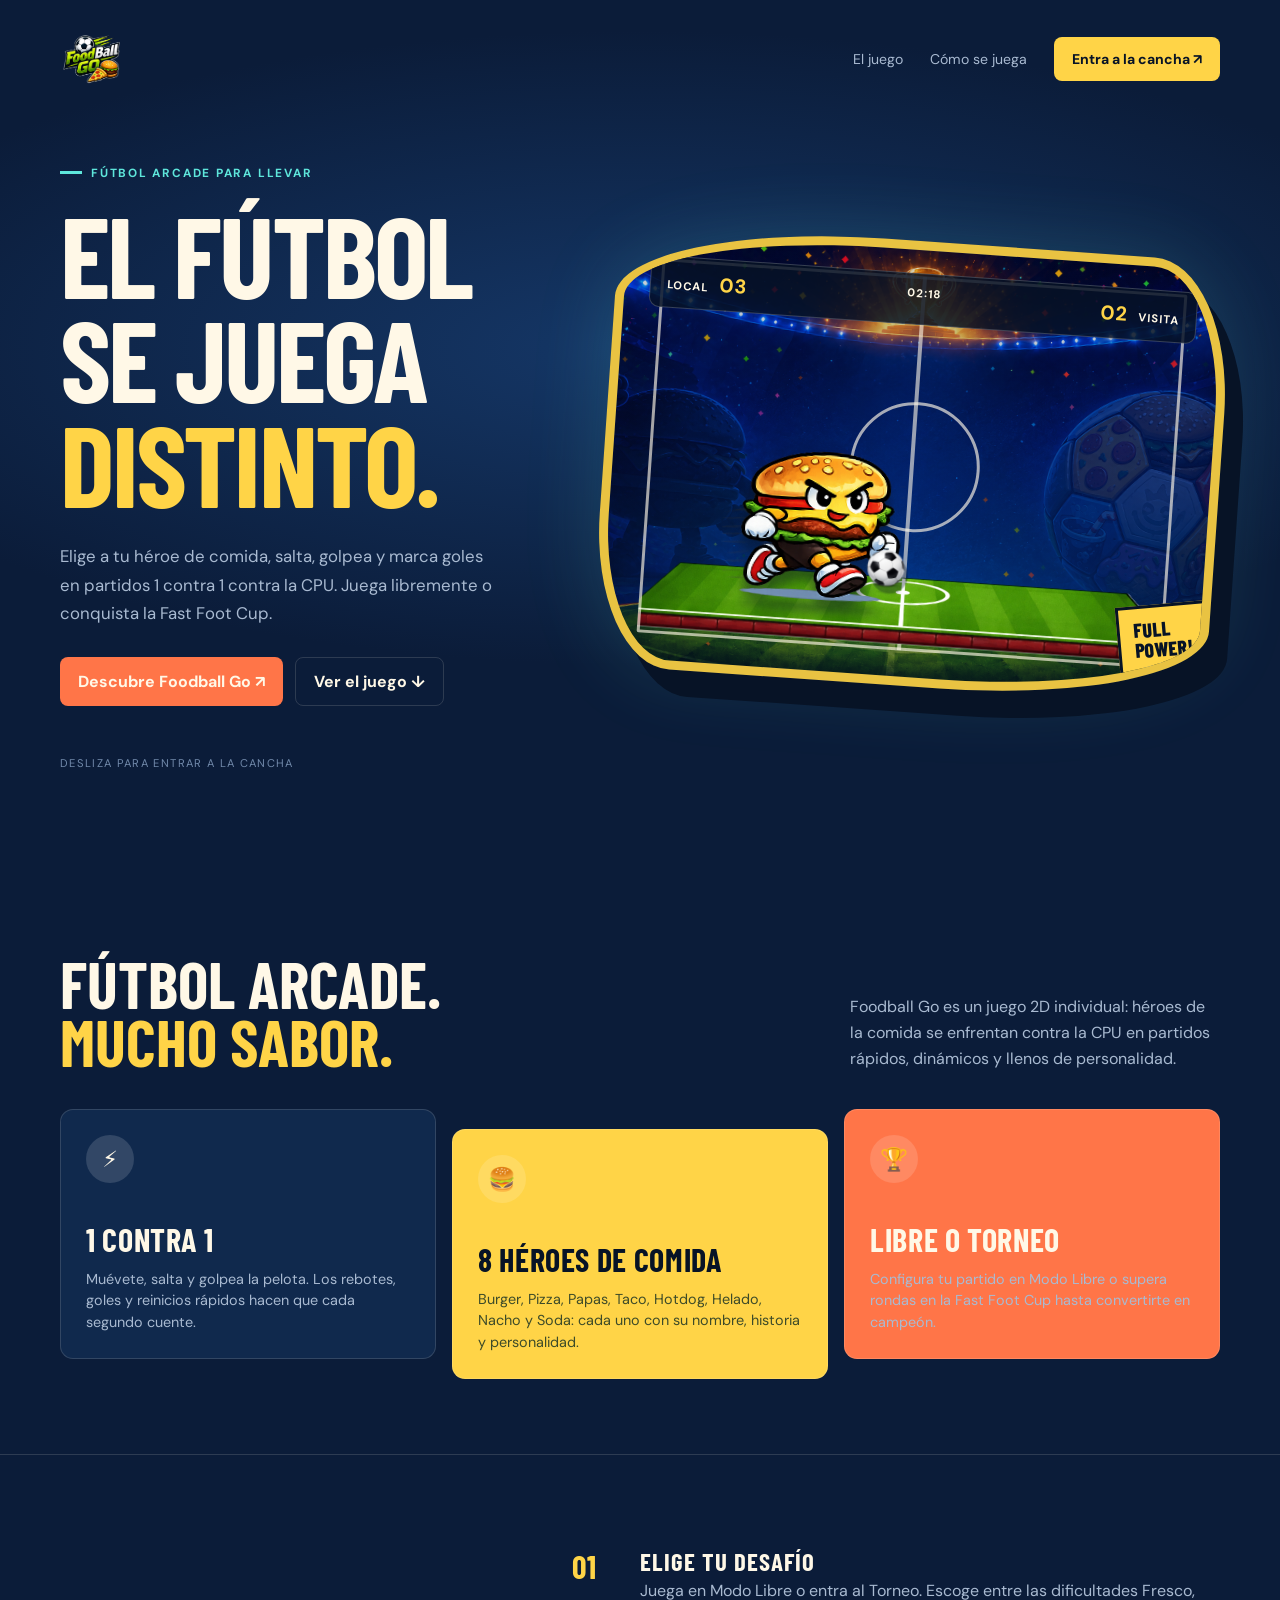
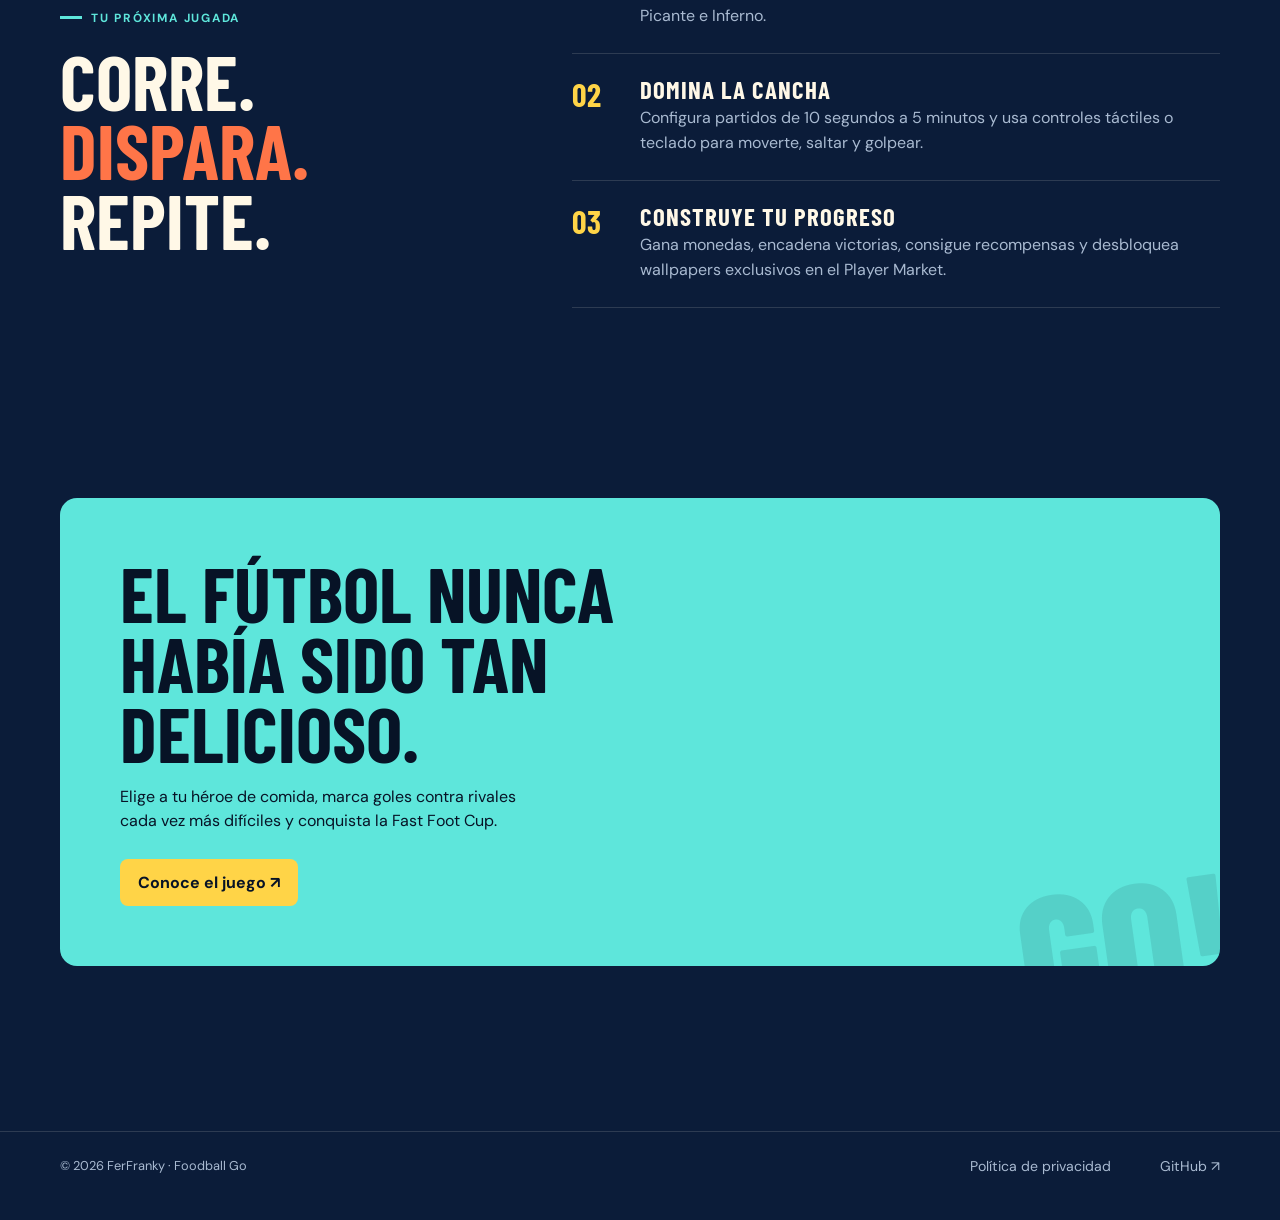
==== commit e2621a70: "Align site copy with game features" ====
--- a/index.html
+++ b/index.html
@@ -3,23 +3,23 @@
 <head>
   <meta charset="utf-8">
   <meta name="viewport" content="width=device-width, initial-scale=1">
-  <meta name="description" content="Foodball Go: fútbol arcade, torneos y estilo propio en tu bolsillo.">
+  <meta name="description" content="Foodball Go es fútbol arcade 2D: héroes de la comida, partidos 1 contra 1, Modo Libre y la Fast Foot Cup.">
   <title>Foodball Go — El fútbol se juega distinto</title>
   <link rel="stylesheet" href="styles.css">
 </head>
 <body>
   <header class="shell topbar">
     <a class="brand" href="./"><img class="site-logo" src="assets/logo.png" alt="Foodball Go"></a>
-    <nav aria-label="Navegación principal"><a href="#juego">El juego</a><a href="#modo">Cómo se juega</a><a class="nav-cta" href="#descarga">Juega ahora ↗</a></nav>
+    <nav aria-label="Navegación principal"><a href="#juego">El juego</a><a href="#modo">Cómo se juega</a><a class="nav-cta" href="#descarga">Entra a la cancha ↗</a></nav>
   </header>
   <main>
     <section class="hero"><div class="shell hero-grid">
-      <div class="hero-copy"><p class="eyebrow">Fútbol arcade para llevar</p><h1>El fútbol se juega <em>distinto.</em></h1><p>Partidos rápidos, tiros imposibles y una cancha que nunca se queda quieta. Entra, elige tu estilo y demuestra quién manda.</p><div class="hero-actions"><a class="button orange" href="#descarga">Descubre Foodball Go ↗</a><a class="button ghost" href="#juego">Ver el juego ↓</a></div><span class="scroll-note">Desliza para entrar a la cancha</span></div>
+      <div class="hero-copy"><p class="eyebrow">Fútbol arcade para llevar</p><h1>El fútbol se juega <em>distinto.</em></h1><p>Elige a tu héroe de comida, salta, golpea y marca goles en partidos 1 contra 1 contra la CPU. Juega libremente o conquista la Fast Foot Cup.</p><div class="hero-actions"><a class="button orange" href="#descarga">Descubre Foodball Go ↗</a><a class="button ghost" href="#juego">Ver el juego ↓</a></div><span class="scroll-note">Desliza para entrar a la cancha</span></div>
       <div class="arena" aria-label="Hamburguesa corriendo detrás de un balón en la cancha de Foodball Go"><div class="scoreboard"><span>LOCAL <strong>03</strong></span><span>02:18</span><span><strong>02</strong> VISITA</span></div><div class="runner"><img class="frame one" src="assets/burger_run_1.png" alt=""><img class="frame two" src="assets/burger_run_2.png" alt=""></div><img class="game-ball" src="assets/balon_default.png" alt="Balón de fútbol"/><div class="sticker">FULL<br>POWER!</div></div>
     </div></section>
-    <section id="juego"><div class="shell"><div class="section-head"><h2>Pequeño juego.<br><span style="color:var(--yellow)">Grandes partidos.</span></h2><p>Foodball Go mezcla la emoción del fútbol con la diversión directa de un arcade. Fácil de empezar. Difícil de soltar.</p></div><div class="feature-grid"><article class="feature"><div class="feature-icon">⚡</div><h3>Partidos al límite</h3><p>Entra rápido, decide rápido y haz que cada segundo cuente.</p></article><article class="feature"><div class="feature-icon">✦</div><h3>Tu estilo, tus reglas</h3><p>Desbloquea opciones, arma tu look y lleva tu personalidad a la cancha.</p></article><article class="feature"><div class="feature-icon">🏆</div><h3>Sube de nivel</h3><p>Compite en torneos, supera retos y conviértete en leyenda.</p></article></div></div></section>
-    <section id="modo" class="journey"><div class="shell journey-layout"><div><p class="eyebrow">Tu próxima jugada</p><h2>Corre.<br><span>Dispara.</span><br>Repite.</h2></div><div class="steps"><div class="step"><div class="step-num">01</div><div><h3>Elige tu equipo</h3><p>Encuentra la combinación que mejor se mueve contigo y prepárate para jugar.</p></div></div><div class="step"><div class="step-num">02</div><div><h3>Domina la cancha</h3><p>Aprende el ritmo, coloca el tiro y convierte cada rebote en una oportunidad.</p></div></div><div class="step"><div class="step-num">03</div><div><h3>Deja tu marca</h3><p>Avanza en el torneo y desbloquea nuevas formas de jugar y presumir tu estilo.</p></div></div></div></div></section>
-    <section id="descarga"><div class="shell"><div class="cta"><h2>La cancha está lista. ¿Y tú?</h2><p>Foodball Go está hecho para partidas rápidas, piques largos y una sola pregunta: ¿quién mete el siguiente gol?</p><a class="button" href="#" onclick="return false">Próximamente en Google Play ↗</a></div></div></section>
+    <section id="juego"><div class="shell"><div class="section-head"><h2>Fútbol arcade.<br><span style="color:var(--yellow)">Mucho sabor.</span></h2><p>Foodball Go es un juego 2D individual: héroes de la comida se enfrentan contra la CPU en partidos rápidos, dinámicos y llenos de personalidad.</p></div><div class="feature-grid"><article class="feature"><div class="feature-icon">⚡</div><h3>1 contra 1</h3><p>Muévete, salta y golpea la pelota. Los rebotes, goles y reinicios rápidos hacen que cada segundo cuente.</p></article><article class="feature"><div class="feature-icon">🍔</div><h3>8 héroes de comida</h3><p>Burger, Pizza, Papas, Taco, Hotdog, Helado, Nacho y Soda: cada uno con su nombre, historia y personalidad.</p></article><article class="feature"><div class="feature-icon">🏆</div><h3>Libre o Torneo</h3><p>Configura tu partido en Modo Libre o supera rondas en la Fast Foot Cup hasta convertirte en campeón.</p></article></div></div></section>
+    <section id="modo" class="journey"><div class="shell journey-layout"><div><p class="eyebrow">Tu próxima jugada</p><h2>Corre.<br><span>Dispara.</span><br>Repite.</h2></div><div class="steps"><div class="step"><div class="step-num">01</div><div><h3>Elige tu desafío</h3><p>Juega en Modo Libre o entra al Torneo. Escoge entre las dificultades Fresco, Picante e Inferno.</p></div></div><div class="step"><div class="step-num">02</div><div><h3>Domina la cancha</h3><p>Configura partidos de 10 segundos a 5 minutos y usa controles táctiles o teclado para moverte, saltar y golpear.</p></div></div><div class="step"><div class="step-num">03</div><div><h3>Construye tu progreso</h3><p>Gana monedas, encadena victorias, consigue recompensas y desbloquea wallpapers exclusivos en el Player Market.</p></div></div></div></div></section>
+    <section id="descarga"><div class="shell"><div class="cta"><h2>El fútbol nunca había sido tan delicioso.</h2><p>Elige a tu héroe de comida, marca goles contra rivales cada vez más difíciles y conquista la Fast Foot Cup.</p><a class="button" href="#juego">Conoce el juego ↗</a></div></div></section>
   </main>
   <footer class="footer"><div class="shell footer-inner"><span>© 2026 FerFranky · Foodball Go</span><nav><a href="privacy-policy/">Política de privacidad</a><a href="https://github.com/FerFranky/foodball-go-site">GitHub ↗</a></nav></div></footer>
 </body>
--- a/styles.css
+++ b/styles.css
@@ -49,7 +49,7 @@
 .arena:after { content: ''; position: absolute; width: 124px; height: 124px; left: calc(50% - 62px); top: calc(50% - 62px); border: 3px solid rgba(255,248,231,.65); border-radius: 50%; }
 .scoreboard { position: absolute; z-index: 1; top: 23px; left: 25px; right: 25px; display: flex; justify-content: space-between; padding: 12px 16px; border: 1px solid rgba(255,255,255,.2); border-radius: 10px; background: rgba(7,19,38,.84); font-size: .71rem; font-weight: 700; letter-spacing: .09em; }
 .scoreboard strong { color: var(--yellow); font-size: 1.25rem; margin: 0 7px; }
-.game-ball { position: absolute; z-index: 2; left: 42%; bottom: 18%; width: 92px; height: 92px; object-fit: contain; filter: drop-shadow(5px 10px 0 rgba(7,19,38,.35)); animation: ball-roll 2.8s ease-in-out infinite; }
+.game-ball { position: absolute; z-index: 2; left: 42%; bottom: 18%; width: 58px; height: 58px; max-width: 12%; object-fit: contain; filter: drop-shadow(4px 7px 0 rgba(7,19,38,.35)); animation: ball-roll 2.8s ease-in-out infinite; }
 .runner { position: absolute; z-index: 1; left: 19%; bottom: 13%; width: 180px; height: 180px; animation: runner-dash 3.8s ease-in-out infinite; filter: drop-shadow(0 12px 5px rgba(7,19,38,.45)); }
 .runner .frame { position: absolute; inset: 0; width: 100%; height: 100%; object-fit: contain; }
 .runner .frame.one { animation: frame-one .38s steps(1, end) infinite; }
@@ -106,7 +106,7 @@
   .hero-grid, .journey-layout { grid-template-columns: 1fr; gap: 55px; }
   .arena { min-height: 350px; }
   .runner { width: 145px; height: 145px; left: 12%; bottom: 10%; }
-  .game-ball { left: 40%; bottom: 17%; width: 70px; height: 70px; }
+  .game-ball { left: 40%; bottom: 17%; width: 46px; height: 46px; max-width: 15%; }
   .feature-grid { grid-template-columns: 1fr; }
   .feature:nth-child(2) { transform: none; }
   .section-head { display: block; }
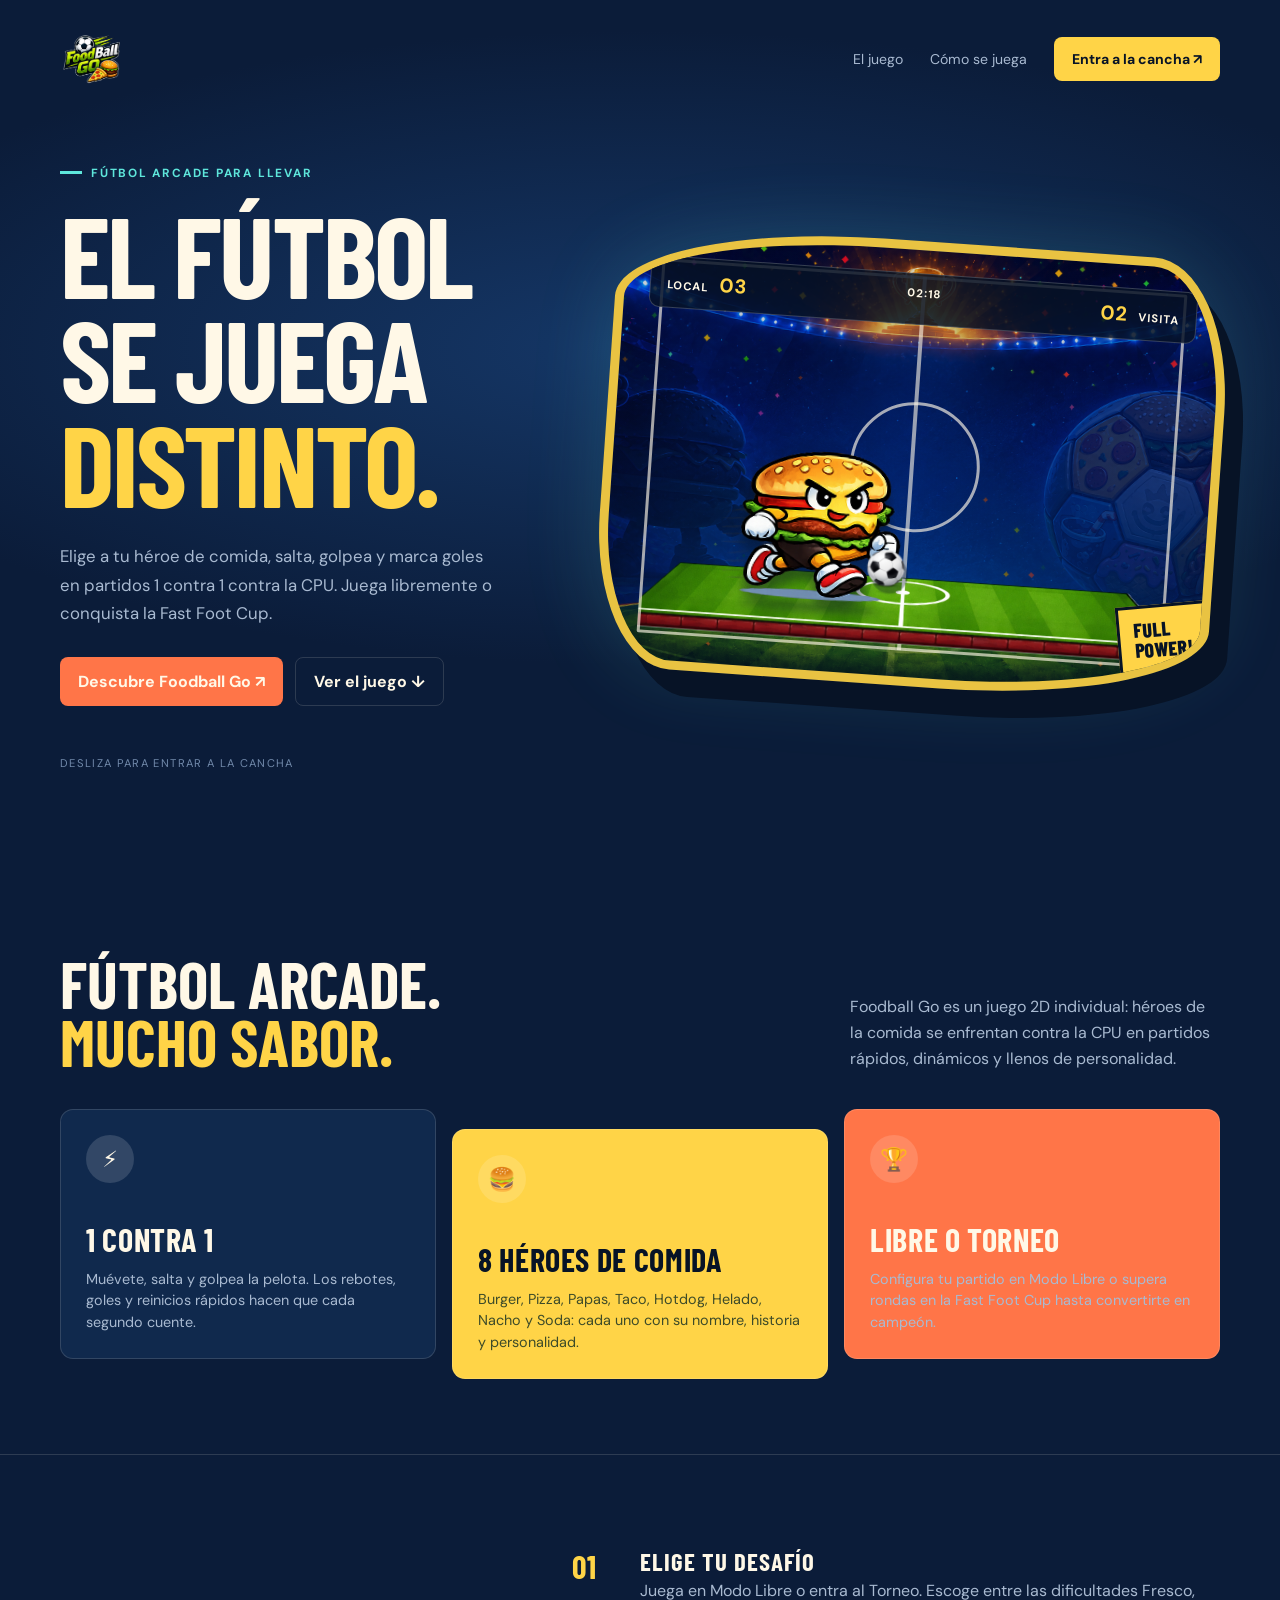
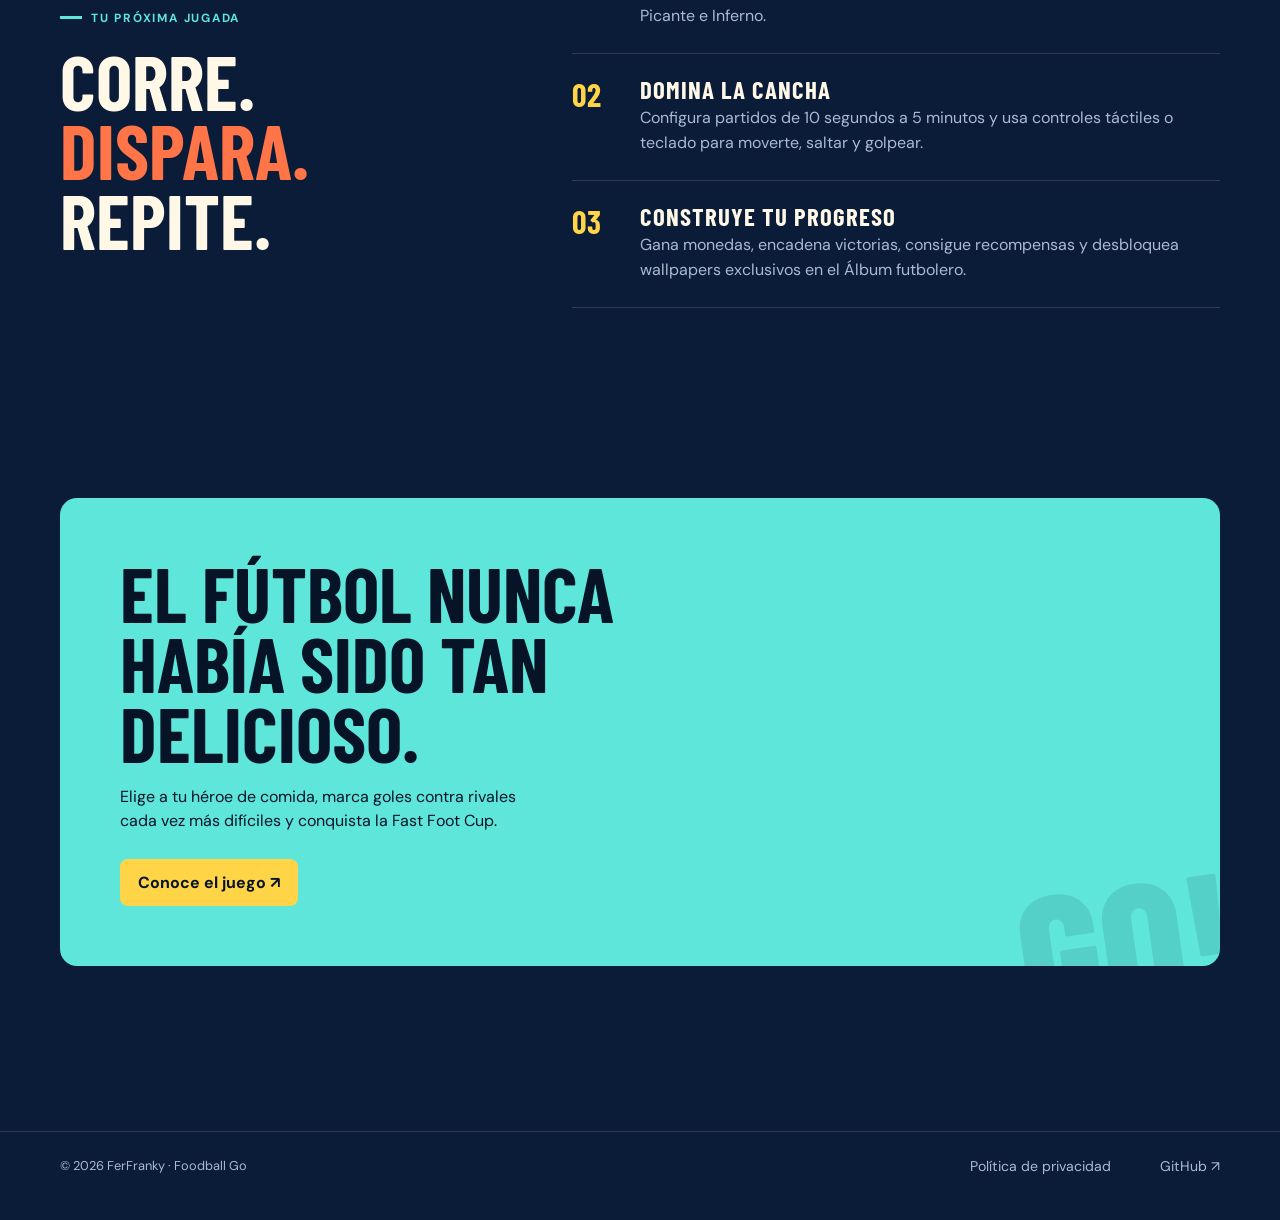
==== commit 60caa551: "Rename Player Market to Álbum futbolero" ====
--- a/index.html
+++ b/index.html
@@ -18,7 +18,7 @@
       <div class="arena" aria-label="Hamburguesa corriendo detrás de un balón en la cancha de Foodball Go"><div class="scoreboard"><span>LOCAL <strong>03</strong></span><span>02:18</span><span><strong>02</strong> VISITA</span></div><div class="runner"><img class="frame one" src="assets/burger_run_1.png" alt=""><img class="frame two" src="assets/burger_run_2.png" alt=""></div><img class="game-ball" src="assets/balon_default.png" alt="Balón de fútbol"/><div class="sticker">FULL<br>POWER!</div></div>
     </div></section>
     <section id="juego"><div class="shell"><div class="section-head"><h2>Fútbol arcade.<br><span style="color:var(--yellow)">Mucho sabor.</span></h2><p>Foodball Go es un juego 2D individual: héroes de la comida se enfrentan contra la CPU en partidos rápidos, dinámicos y llenos de personalidad.</p></div><div class="feature-grid"><article class="feature"><div class="feature-icon">⚡</div><h3>1 contra 1</h3><p>Muévete, salta y golpea la pelota. Los rebotes, goles y reinicios rápidos hacen que cada segundo cuente.</p></article><article class="feature"><div class="feature-icon">🍔</div><h3>8 héroes de comida</h3><p>Burger, Pizza, Papas, Taco, Hotdog, Helado, Nacho y Soda: cada uno con su nombre, historia y personalidad.</p></article><article class="feature"><div class="feature-icon">🏆</div><h3>Libre o Torneo</h3><p>Configura tu partido en Modo Libre o supera rondas en la Fast Foot Cup hasta convertirte en campeón.</p></article></div></div></section>
-    <section id="modo" class="journey"><div class="shell journey-layout"><div><p class="eyebrow">Tu próxima jugada</p><h2>Corre.<br><span>Dispara.</span><br>Repite.</h2></div><div class="steps"><div class="step"><div class="step-num">01</div><div><h3>Elige tu desafío</h3><p>Juega en Modo Libre o entra al Torneo. Escoge entre las dificultades Fresco, Picante e Inferno.</p></div></div><div class="step"><div class="step-num">02</div><div><h3>Domina la cancha</h3><p>Configura partidos de 10 segundos a 5 minutos y usa controles táctiles o teclado para moverte, saltar y golpear.</p></div></div><div class="step"><div class="step-num">03</div><div><h3>Construye tu progreso</h3><p>Gana monedas, encadena victorias, consigue recompensas y desbloquea wallpapers exclusivos en el Player Market.</p></div></div></div></div></section>
+    <section id="modo" class="journey"><div class="shell journey-layout"><div><p class="eyebrow">Tu próxima jugada</p><h2>Corre.<br><span>Dispara.</span><br>Repite.</h2></div><div class="steps"><div class="step"><div class="step-num">01</div><div><h3>Elige tu desafío</h3><p>Juega en Modo Libre o entra al Torneo. Escoge entre las dificultades Fresco, Picante e Inferno.</p></div></div><div class="step"><div class="step-num">02</div><div><h3>Domina la cancha</h3><p>Configura partidos de 10 segundos a 5 minutos y usa controles táctiles o teclado para moverte, saltar y golpear.</p></div></div><div class="step"><div class="step-num">03</div><div><h3>Construye tu progreso</h3><p>Gana monedas, encadena victorias, consigue recompensas y desbloquea wallpapers exclusivos en el Álbum futbolero.</p></div></div></div></div></section>
     <section id="descarga"><div class="shell"><div class="cta"><h2>El fútbol nunca había sido tan delicioso.</h2><p>Elige a tu héroe de comida, marca goles contra rivales cada vez más difíciles y conquista la Fast Foot Cup.</p><a class="button" href="#juego">Conoce el juego ↗</a></div></div></section>
   </main>
   <footer class="footer"><div class="shell footer-inner"><span>© 2026 FerFranky · Foodball Go</span><nav><a href="privacy-policy/">Política de privacidad</a><a href="https://github.com/FerFranky/foodball-go-site">GitHub ↗</a></nav></div></footer>
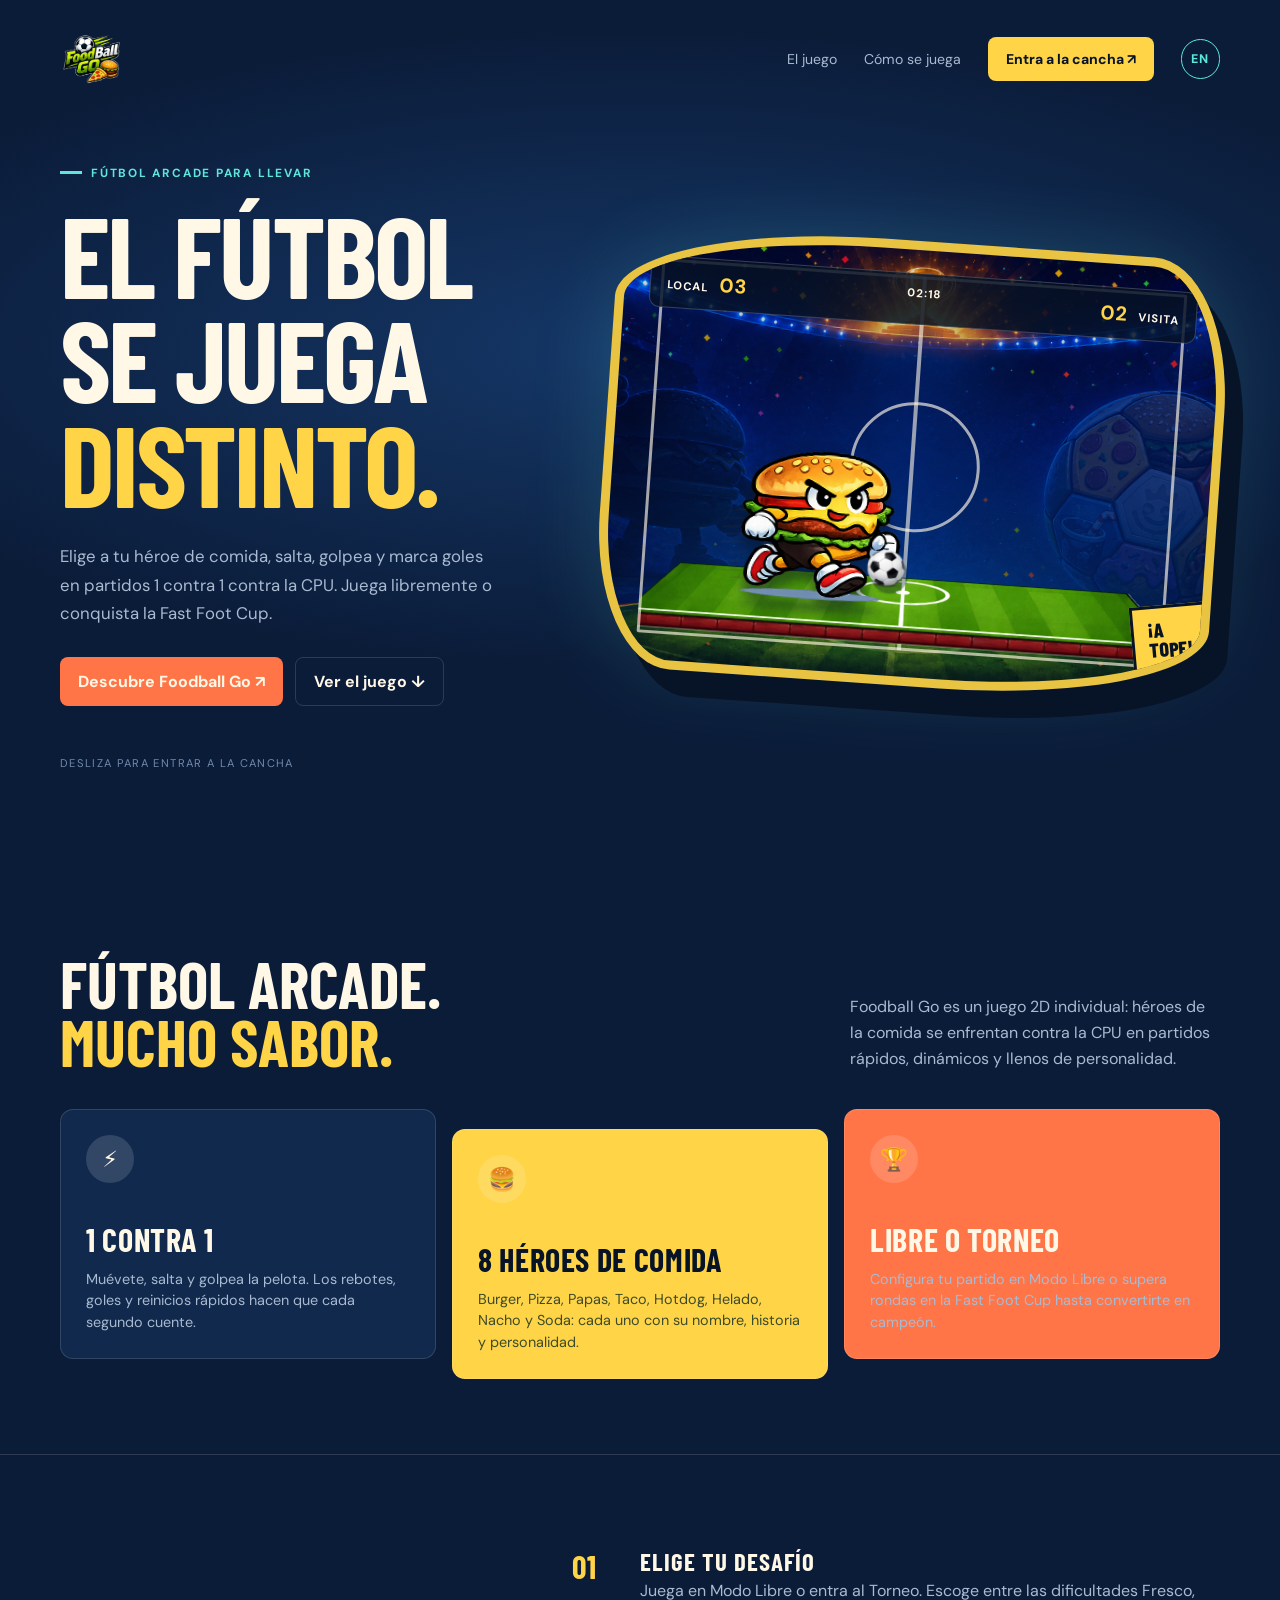
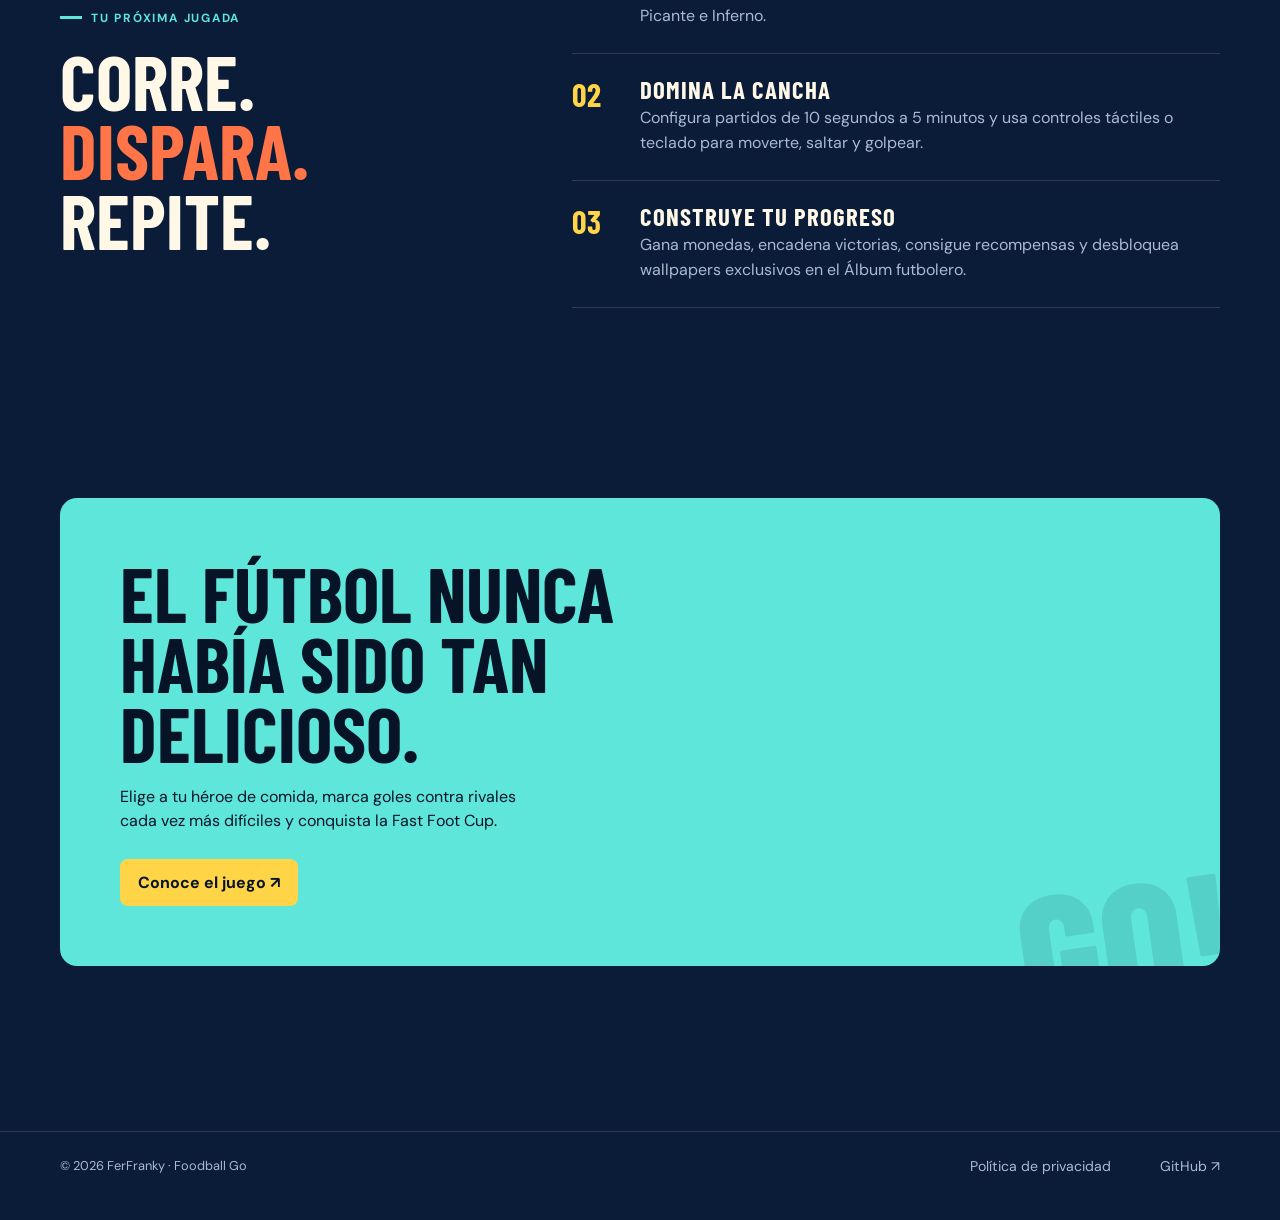
==== commit 3c55927d: "Add Spanish and English site localization" ====
--- a/index.html
+++ b/index.html
@@ -5,17 +5,20 @@
   <meta name="viewport" content="width=device-width, initial-scale=1">
   <meta name="description" content="Foodball Go es fútbol arcade 2D: héroes de la comida, partidos 1 contra 1, Modo Libre y la Fast Foot Cup.">
   <title>Foodball Go — El fútbol se juega distinto</title>
+  <link rel="alternate" hreflang="es" href="./">
+  <link rel="alternate" hreflang="en" href="en/">
+  <link rel="alternate" hreflang="x-default" href="./">
   <link rel="stylesheet" href="styles.css">
 </head>
 <body>
   <header class="shell topbar">
     <a class="brand" href="./"><img class="site-logo" src="assets/logo.png" alt="Foodball Go"></a>
-    <nav aria-label="Navegación principal"><a href="#juego">El juego</a><a href="#modo">Cómo se juega</a><a class="nav-cta" href="#descarga">Entra a la cancha ↗</a></nav>
+    <nav aria-label="Navegación principal"><a href="#juego">El juego</a><a href="#modo">Cómo se juega</a><a class="nav-cta" href="#descarga">Entra a la cancha ↗</a><a class="language-switch" href="en/" lang="en" hreflang="en" aria-label="View this site in English">EN</a></nav>
   </header>
   <main>
     <section class="hero"><div class="shell hero-grid">
       <div class="hero-copy"><p class="eyebrow">Fútbol arcade para llevar</p><h1>El fútbol se juega <em>distinto.</em></h1><p>Elige a tu héroe de comida, salta, golpea y marca goles en partidos 1 contra 1 contra la CPU. Juega libremente o conquista la Fast Foot Cup.</p><div class="hero-actions"><a class="button orange" href="#descarga">Descubre Foodball Go ↗</a><a class="button ghost" href="#juego">Ver el juego ↓</a></div><span class="scroll-note">Desliza para entrar a la cancha</span></div>
-      <div class="arena" aria-label="Hamburguesa corriendo detrás de un balón en la cancha de Foodball Go"><div class="scoreboard"><span>LOCAL <strong>03</strong></span><span>02:18</span><span><strong>02</strong> VISITA</span></div><div class="runner"><img class="frame one" src="assets/burger_run_1.png" alt=""><img class="frame two" src="assets/burger_run_2.png" alt=""></div><img class="game-ball" src="assets/balon_default.png" alt="Balón de fútbol"/><div class="sticker">FULL<br>POWER!</div></div>
+      <div class="arena" aria-label="Hamburguesa corriendo detrás de un balón en la cancha de Foodball Go"><div class="scoreboard"><span>LOCAL <strong>03</strong></span><span>02:18</span><span><strong>02</strong> VISITA</span></div><div class="runner"><img class="frame one" src="assets/burger_run_1.png" alt=""><img class="frame two" src="assets/burger_run_2.png" alt=""></div><img class="game-ball" src="assets/balon_default.png" alt="Balón de fútbol"/><div class="sticker">¡A<br>TOPE!</div></div>
     </div></section>
     <section id="juego"><div class="shell"><div class="section-head"><h2>Fútbol arcade.<br><span style="color:var(--yellow)">Mucho sabor.</span></h2><p>Foodball Go es un juego 2D individual: héroes de la comida se enfrentan contra la CPU en partidos rápidos, dinámicos y llenos de personalidad.</p></div><div class="feature-grid"><article class="feature"><div class="feature-icon">⚡</div><h3>1 contra 1</h3><p>Muévete, salta y golpea la pelota. Los rebotes, goles y reinicios rápidos hacen que cada segundo cuente.</p></article><article class="feature"><div class="feature-icon">🍔</div><h3>8 héroes de comida</h3><p>Burger, Pizza, Papas, Taco, Hotdog, Helado, Nacho y Soda: cada uno con su nombre, historia y personalidad.</p></article><article class="feature"><div class="feature-icon">🏆</div><h3>Libre o Torneo</h3><p>Configura tu partido en Modo Libre o supera rondas en la Fast Foot Cup hasta convertirte en campeón.</p></article></div></div></section>
     <section id="modo" class="journey"><div class="shell journey-layout"><div><p class="eyebrow">Tu próxima jugada</p><h2>Corre.<br><span>Dispara.</span><br>Repite.</h2></div><div class="steps"><div class="step"><div class="step-num">01</div><div><h3>Elige tu desafío</h3><p>Juega en Modo Libre o entra al Torneo. Escoge entre las dificultades Fresco, Picante e Inferno.</p></div></div><div class="step"><div class="step-num">02</div><div><h3>Domina la cancha</h3><p>Configura partidos de 10 segundos a 5 minutos y usa controles táctiles o teclado para moverte, saltar y golpear.</p></div></div><div class="step"><div class="step-num">03</div><div><h3>Construye tu progreso</h3><p>Gana monedas, encadena victorias, consigue recompensas y desbloquea wallpapers exclusivos en el Álbum futbolero.</p></div></div></div></div></section>
--- a/styles.css
+++ b/styles.css
@@ -23,12 +23,15 @@
 a { color: inherit; text-decoration: none; }
 .shell { width: min(1160px, calc(100% - 40px)); margin: 0 auto; }
 .topbar { position: relative; z-index: 2; display: flex; align-items: center; justify-content: space-between; padding: 27px 0; }
+.utility-nav { display: flex; align-items: center; gap: 16px; }
 .brand { display: inline-flex; align-items: center; gap: 11px; font: 800 1.25rem/1 'Barlow Condensed', sans-serif; letter-spacing: .06em; text-transform: uppercase; }
 .site-logo { display: block; width: 154px; height: auto; max-height: 64px; object-fit: contain; object-position: left center; }
 .brand-mark { display: grid; place-items: center; width: 37px; height: 37px; border-radius: 12px 4px 12px 4px; color: var(--ink); background: var(--yellow); transform: rotate(-8deg); font-size: 1.45rem; }
 .brand span { color: var(--yellow); }
 nav { display: flex; align-items: center; gap: 27px; color: var(--muted); font-size: .88rem; }
 nav a:hover, .footer a:hover { color: var(--cream); }
+.language-switch { display: inline-flex; align-items: center; justify-content: center; min-width: 2.45rem; min-height: 2.45rem; border: 1px solid var(--cyan); border-radius: 999px; color: var(--cyan); font-size: .78rem; font-weight: 800; letter-spacing: .08em; text-decoration: none; }
+.language-switch:hover, .language-switch:focus-visible { background: var(--cyan); color: var(--night); outline: none; }
 .nav-cta, .button { display: inline-flex; align-items: center; justify-content: center; gap: 9px; border: 0; border-radius: 8px; background: var(--yellow); color: var(--ink); padding: 13px 18px; font-weight: 700; cursor: pointer; transition: transform .2s, box-shadow .2s; }
 .nav-cta:hover, .button:hover { transform: translateY(-3px); box-shadow: 0 10px 25px rgba(255, 212, 71, .2); }
 .hero { position: relative; min-height: 680px; display: grid; align-items: center; padding: 40px 0 90px; }
@@ -101,7 +104,8 @@
 }
 @media (max-width: 780px) {
   .shell { width: min(100% - 28px, 600px); }
-  nav a:not(.nav-cta) { display: none; }
+  .topbar > nav:not(.utility-nav) a:not(.nav-cta):not(.language-switch) { display: none; }
+  .utility-nav { gap: 10px; }
   .hero { min-height: auto; padding: 45px 0 75px; }
   .hero-grid, .journey-layout { grid-template-columns: 1fr; gap: 55px; }
   .arena { min-height: 350px; }
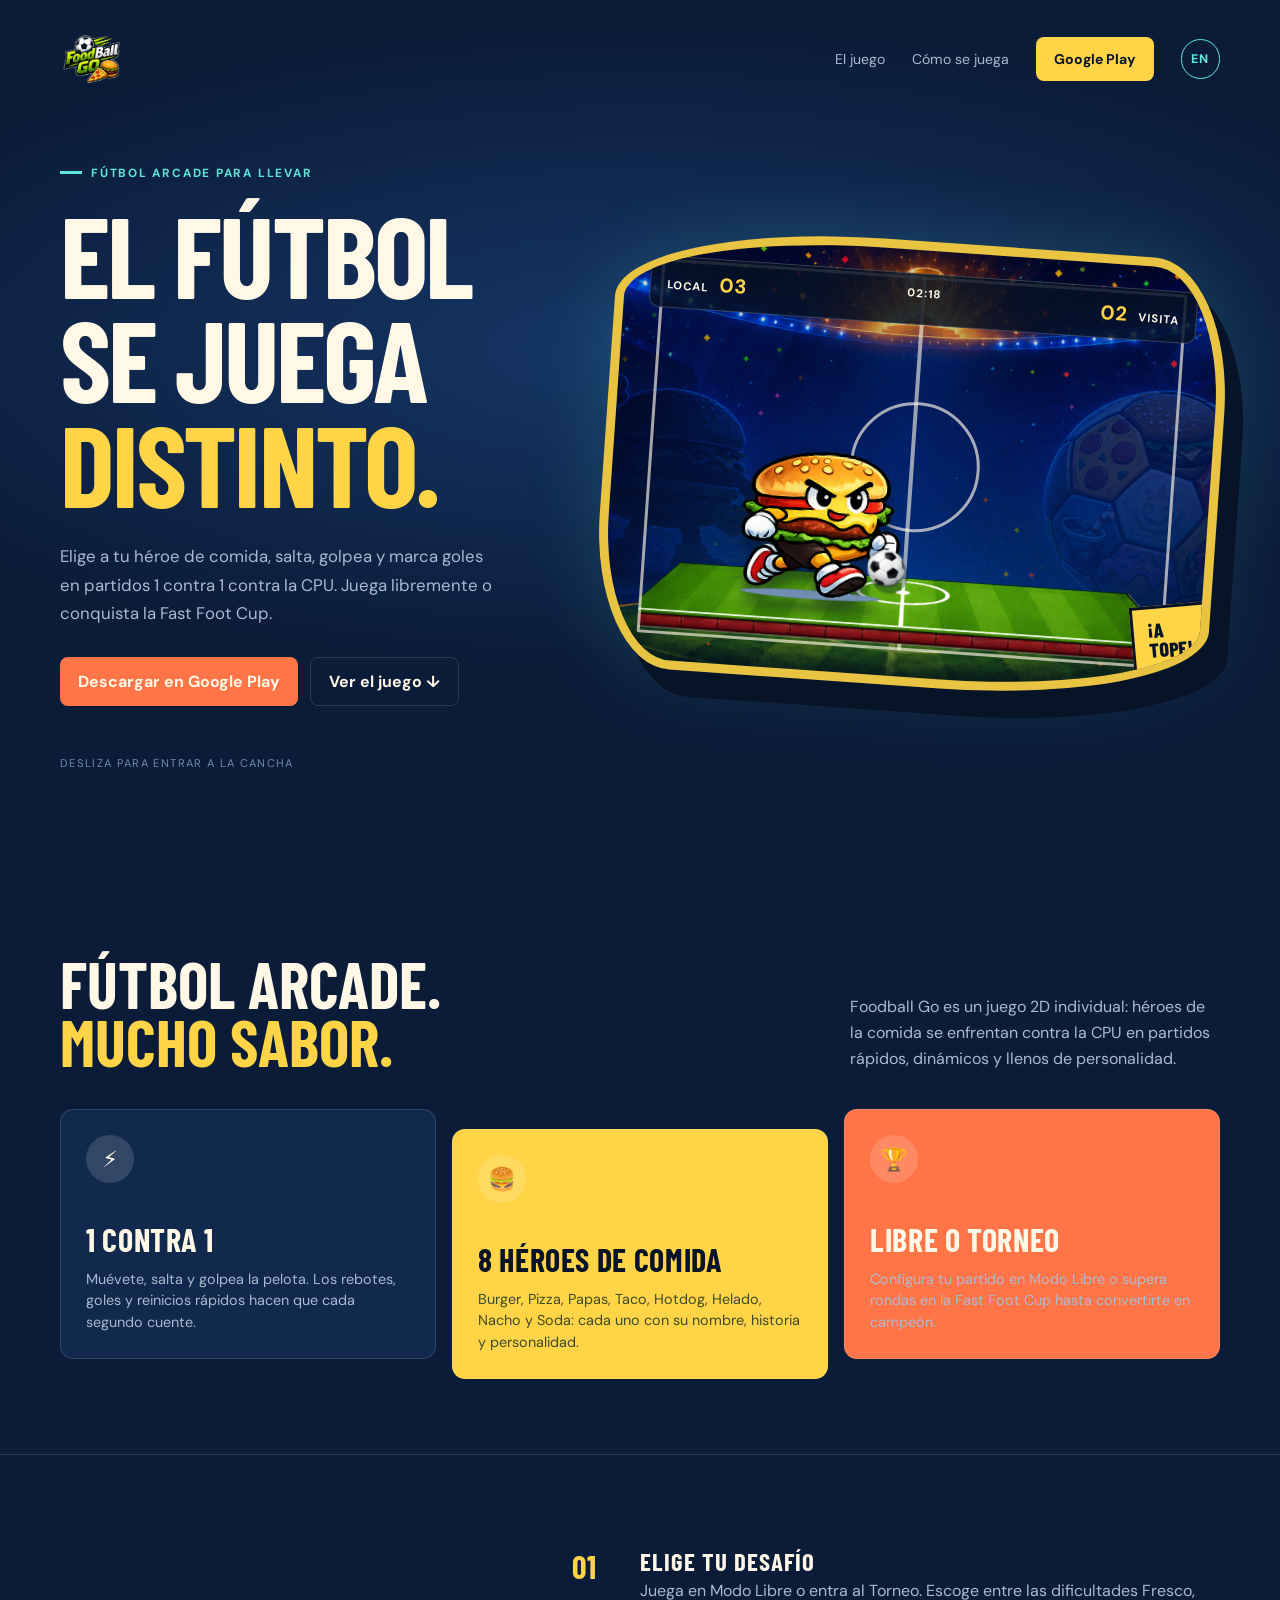
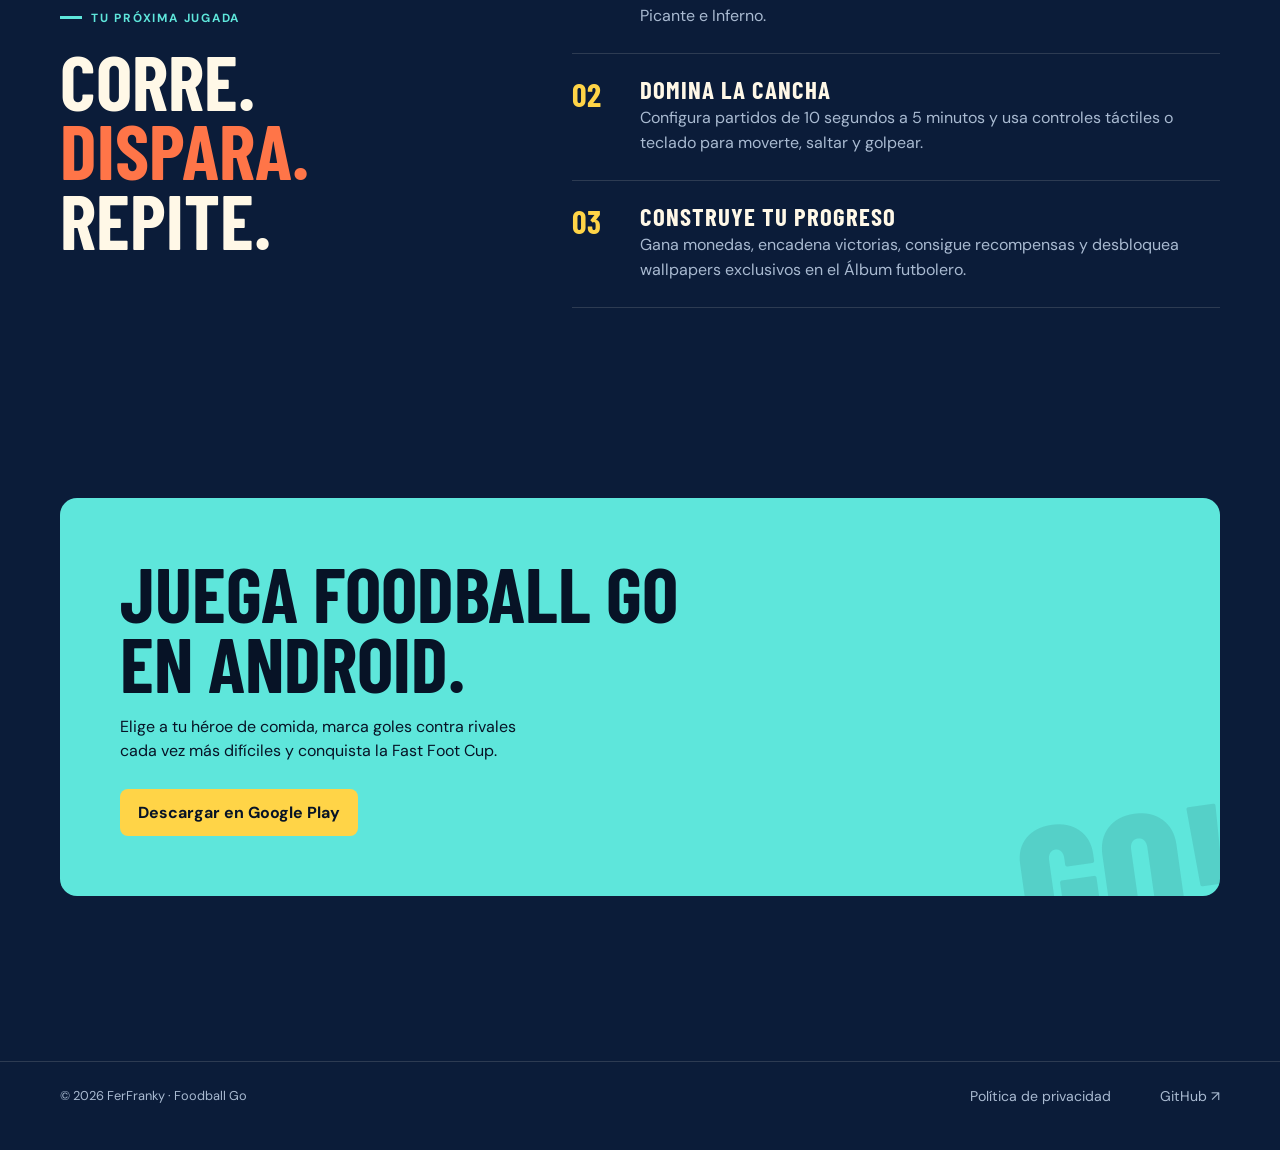
==== commit d722d26a: "feat: add visible Google Play links" ====
--- a/index.html
+++ b/index.html
@@ -13,16 +13,16 @@
 <body>
   <header class="shell topbar">
     <a class="brand" href="./"><img class="site-logo" src="assets/logo.png" alt="Foodball Go"></a>
-    <nav aria-label="Navegación principal"><a href="#juego">El juego</a><a href="#modo">Cómo se juega</a><a class="nav-cta" href="#descarga">Entra a la cancha ↗</a><a class="language-switch" href="en/" lang="en" hreflang="en" aria-label="View this site in English">EN</a></nav>
+    <nav aria-label="Navegación principal"><a href="#juego">El juego</a><a href="#modo">Cómo se juega</a><a class="nav-cta" href="https://play.google.com/store/apps/details?id=com.ferfranky.foodballgo">Google Play</a><a class="language-switch" href="en/" lang="en" hreflang="en" aria-label="View this site in English">EN</a></nav>
   </header>
   <main>
     <section class="hero"><div class="shell hero-grid">
-      <div class="hero-copy"><p class="eyebrow">Fútbol arcade para llevar</p><h1>El fútbol se juega <em>distinto.</em></h1><p>Elige a tu héroe de comida, salta, golpea y marca goles en partidos 1 contra 1 contra la CPU. Juega libremente o conquista la Fast Foot Cup.</p><div class="hero-actions"><a class="button orange" href="#descarga">Descubre Foodball Go ↗</a><a class="button ghost" href="#juego">Ver el juego ↓</a></div><span class="scroll-note">Desliza para entrar a la cancha</span></div>
+      <div class="hero-copy"><p class="eyebrow">Fútbol arcade para llevar</p><h1>El fútbol se juega <em>distinto.</em></h1><p>Elige a tu héroe de comida, salta, golpea y marca goles en partidos 1 contra 1 contra la CPU. Juega libremente o conquista la Fast Foot Cup.</p><div class="hero-actions"><a class="button orange" href="https://play.google.com/store/apps/details?id=com.ferfranky.foodballgo">Descargar en Google Play</a><a class="button ghost" href="#juego">Ver el juego ↓</a></div><span class="scroll-note">Desliza para entrar a la cancha</span></div>
       <div class="arena" aria-label="Hamburguesa corriendo detrás de un balón en la cancha de Foodball Go"><div class="scoreboard"><span>LOCAL <strong>03</strong></span><span>02:18</span><span><strong>02</strong> VISITA</span></div><div class="runner"><img class="frame one" src="assets/burger_run_1.png" alt=""><img class="frame two" src="assets/burger_run_2.png" alt=""></div><img class="game-ball" src="assets/balon_default.png" alt="Balón de fútbol"/><div class="sticker">¡A<br>TOPE!</div></div>
     </div></section>
     <section id="juego"><div class="shell"><div class="section-head"><h2>Fútbol arcade.<br><span style="color:var(--yellow)">Mucho sabor.</span></h2><p>Foodball Go es un juego 2D individual: héroes de la comida se enfrentan contra la CPU en partidos rápidos, dinámicos y llenos de personalidad.</p></div><div class="feature-grid"><article class="feature"><div class="feature-icon">⚡</div><h3>1 contra 1</h3><p>Muévete, salta y golpea la pelota. Los rebotes, goles y reinicios rápidos hacen que cada segundo cuente.</p></article><article class="feature"><div class="feature-icon">🍔</div><h3>8 héroes de comida</h3><p>Burger, Pizza, Papas, Taco, Hotdog, Helado, Nacho y Soda: cada uno con su nombre, historia y personalidad.</p></article><article class="feature"><div class="feature-icon">🏆</div><h3>Libre o Torneo</h3><p>Configura tu partido en Modo Libre o supera rondas en la Fast Foot Cup hasta convertirte en campeón.</p></article></div></div></section>
     <section id="modo" class="journey"><div class="shell journey-layout"><div><p class="eyebrow">Tu próxima jugada</p><h2>Corre.<br><span>Dispara.</span><br>Repite.</h2></div><div class="steps"><div class="step"><div class="step-num">01</div><div><h3>Elige tu desafío</h3><p>Juega en Modo Libre o entra al Torneo. Escoge entre las dificultades Fresco, Picante e Inferno.</p></div></div><div class="step"><div class="step-num">02</div><div><h3>Domina la cancha</h3><p>Configura partidos de 10 segundos a 5 minutos y usa controles táctiles o teclado para moverte, saltar y golpear.</p></div></div><div class="step"><div class="step-num">03</div><div><h3>Construye tu progreso</h3><p>Gana monedas, encadena victorias, consigue recompensas y desbloquea wallpapers exclusivos en el Álbum futbolero.</p></div></div></div></div></section>
-    <section id="descarga"><div class="shell"><div class="cta"><h2>El fútbol nunca había sido tan delicioso.</h2><p>Elige a tu héroe de comida, marca goles contra rivales cada vez más difíciles y conquista la Fast Foot Cup.</p><a class="button" href="#juego">Conoce el juego ↗</a></div></div></section>
+    <section id="descarga"><div class="shell"><div class="cta"><h2>Juega Foodball Go en Android.</h2><p>Elige a tu héroe de comida, marca goles contra rivales cada vez más difíciles y conquista la Fast Foot Cup.</p><a class="button" href="https://play.google.com/store/apps/details?id=com.ferfranky.foodballgo">Descargar en Google Play</a></div></div></section>
   </main>
   <footer class="footer"><div class="shell footer-inner"><span>© 2026 FerFranky · Foodball Go</span><nav><a href="privacy-policy/">Política de privacidad</a><a href="https://github.com/FerFranky/foodball-go-site">GitHub ↗</a></nav></div></footer>
 </body>
--- a/styles.css
+++ b/styles.css
@@ -83,6 +83,7 @@
 .cta:after { content: 'GO!'; position: absolute; right: -15px; bottom: -45px; color: rgba(7,19,38,.1); font: 800 11rem/.8 'Barlow Condensed'; transform: rotate(-8deg); }
 .cta h2 { position: relative; z-index: 1; max-width: 580px; font-size: clamp(3rem, 6vw, 5.8rem); }
 .cta p { position: relative; z-index: 1; max-width: 430px; margin: 17px 0 25px; line-height: 1.55; }
+.cta .button { position: relative; z-index: 1; }
 .footer { padding: 25px 0 45px; border-top: 1px solid var(--line); color: var(--muted); font-size: .8rem; }
 .footer-inner { display: flex; justify-content: space-between; gap: 20px; }
 .footer a { margin-left: 22px; }
